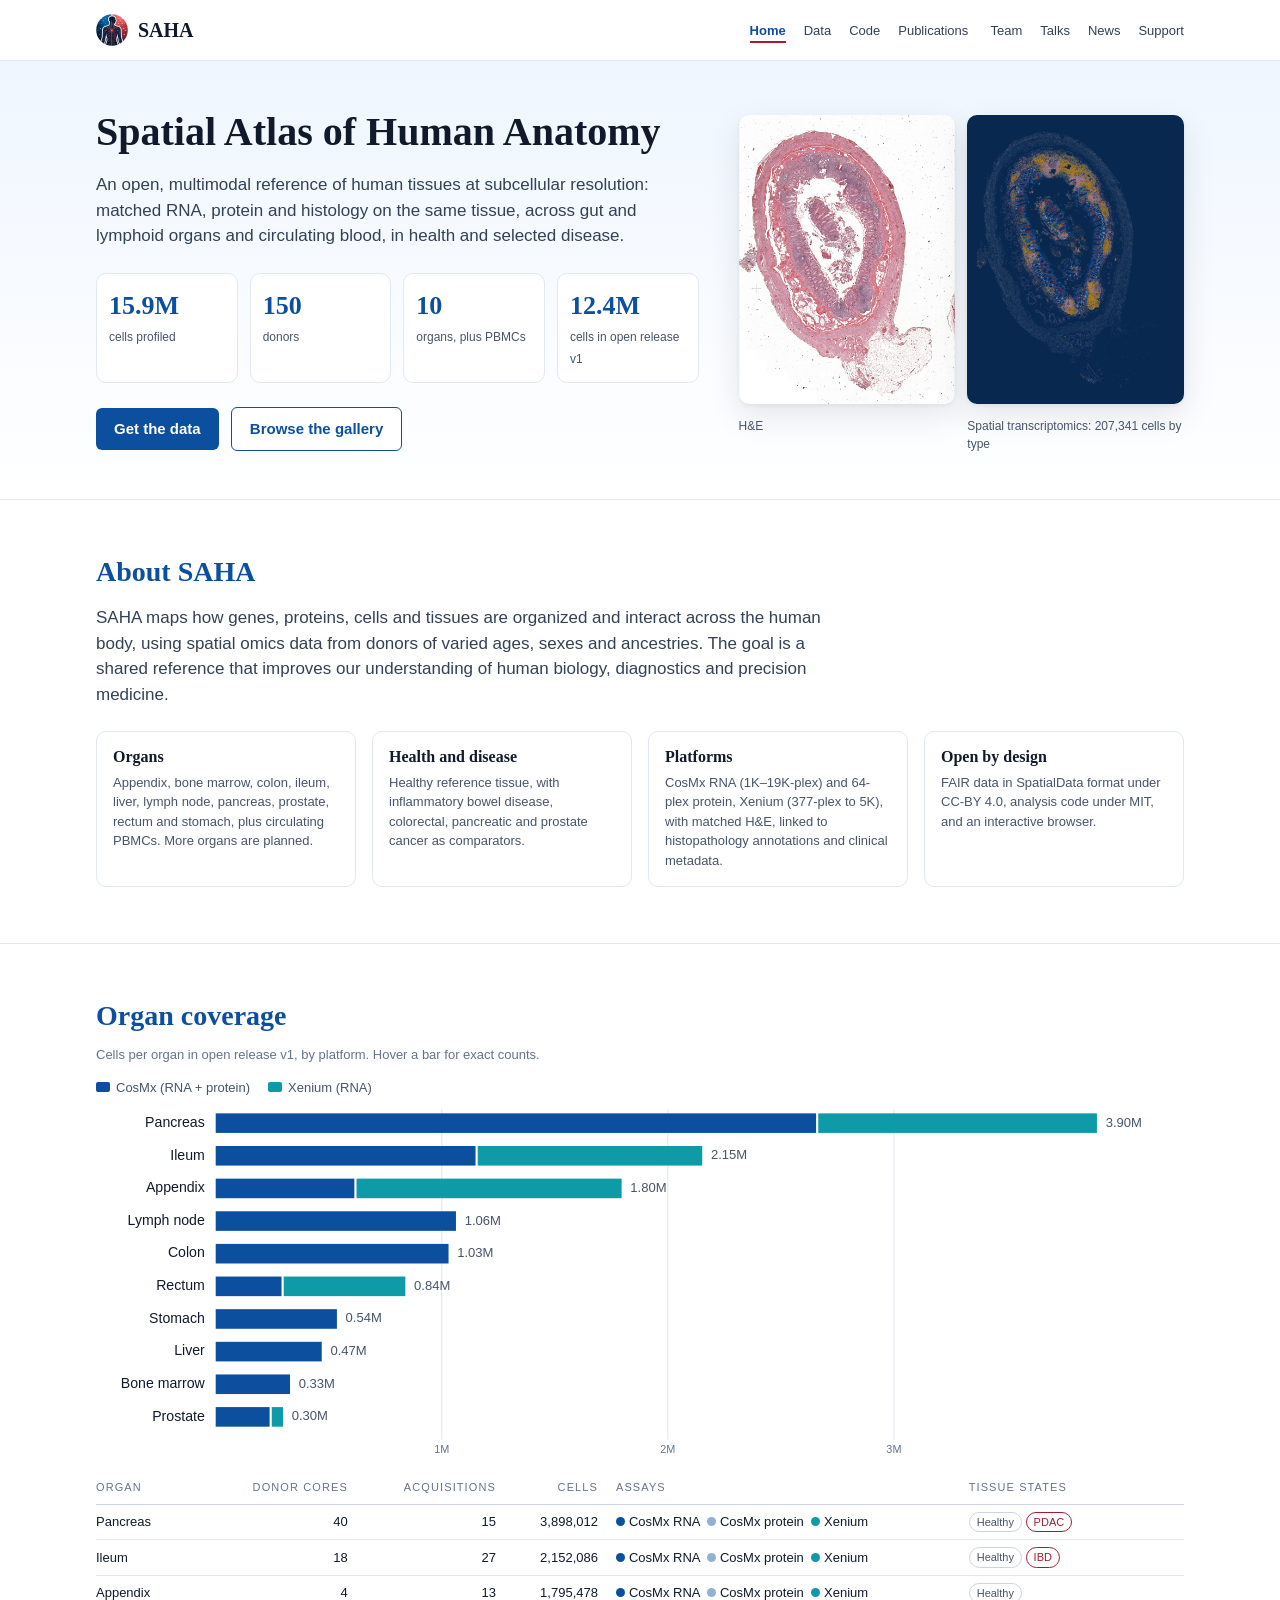
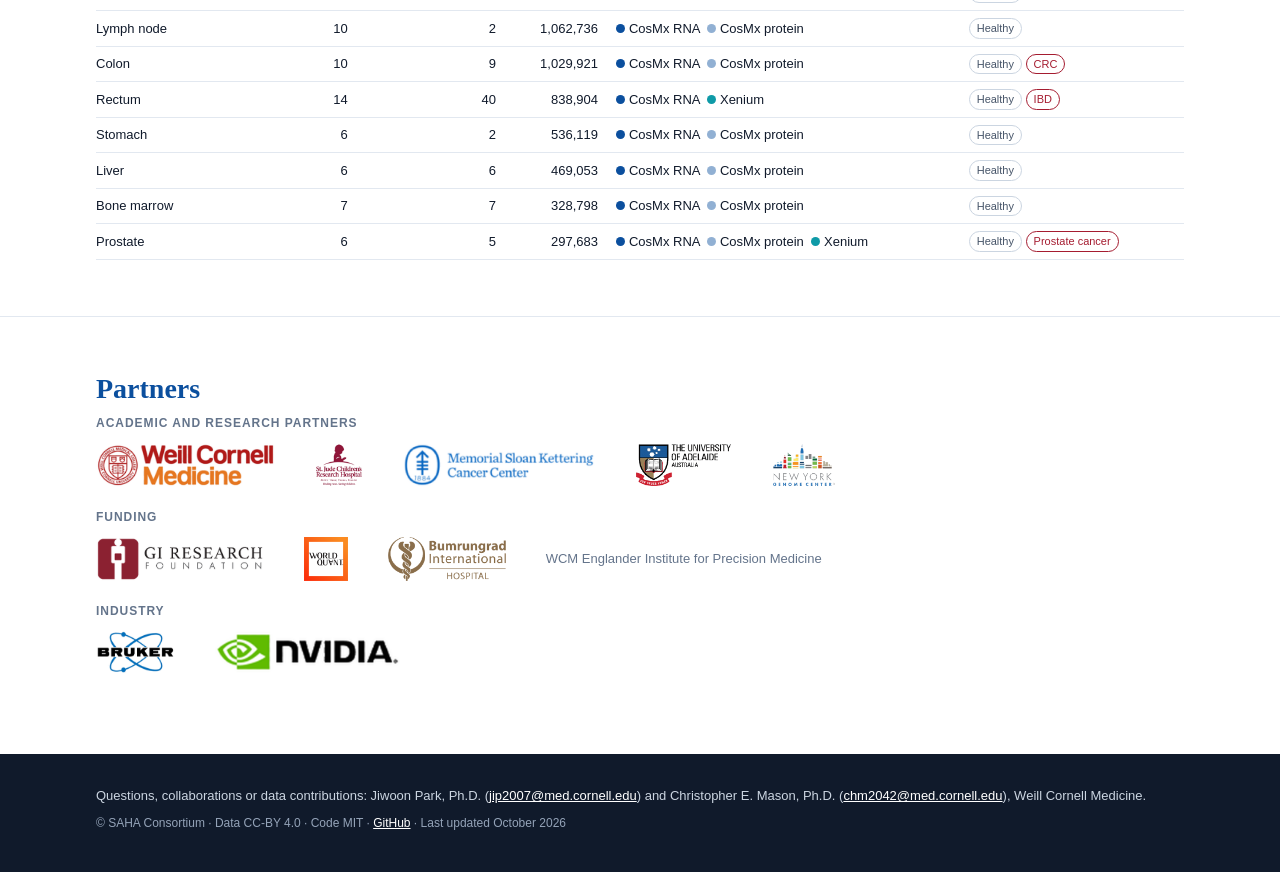
==== index.html @ 8ae5ba6f "SAHA website: static replacement for the Wix site" ====
<!doctype html>
<html lang="en">
<head>
<meta charset="utf-8">
<meta name="viewport" content="width=device-width,initial-scale=1">
<title>SAHA — Spatial Atlas of Human Anatomy</title>
<meta name="description" content="The Spatial Atlas of Human Anatomy (SAHA): an open, multimodal, subcellular-resolution spatial reference of human tissues — CosMx and Xenium RNA, protein and H&amp;E across 10 organs and PBMCs.">
<link rel="icon" href="assets/img/saha_emblem.png">
<link rel="stylesheet" href="assets/tokens.css">
<link rel="stylesheet" href="assets/style.css">
</head>
<body>

<header><div class="wrap">
  <a class="brand" href="#home"><img src="assets/img/saha_emblem.png" alt="">SAHA</a>
  <nav>
    <a href="#home">Home</a><a href="#data">Data</a><a href="#code">Code</a><a href="#publications">Publications</a>
    <a href="#team">Team</a><a href="#talks">Talks</a><a href="#news">News</a><a href="#support">Support</a>
  </nav>
</div></header>

<main>
<!-- ============ HOME ============ -->
<div class="page" id="home">
  <section class="hero"><div class="wrap">
    <div>
      <h1>Spatial Atlas of Human Anatomy</h1>
      <p class="lead">An open, multimodal reference of human tissues at subcellular resolution: matched RNA, protein and
        histology on the same tissue, across gut and lymphoid organs and circulating blood, in health and selected disease.</p>
      <div class="stats">
        <div class="stat"><b>15.9M</b><span>cells profiled</span></div>
        <div class="stat"><b>150</b><span>donors</span></div>
        <div class="stat"><b>10</b><span>organs, plus PBMCs</span></div>
        <div class="stat"><b>12.4M</b><span>cells in open release v1</span></div>
      </div>
      <a class="btn" href="#data">Get the data</a>
      <a class="btn ghost" href="https://s3.wasabisys.com/saha-public/docs/gallery/index.html">Browse the gallery</a>
    </div>
    <figure class="pair">
      <div><img src="assets/img/hero_he.jpg" alt="H&amp;E of a human appendix section"><figcaption>H&amp;E</figcaption></div>
      <div><img src="assets/img/hero_cells.jpg" alt="The same section, 207,341 cells coloured by cell type from in situ RNA"><figcaption>Spatial transcriptomics: 207,341 cells by type</figcaption></div>
    </figure>
  </div></section>

  <section><div class="wrap">
    <h2>About SAHA</h2>
    <p class="lead">SAHA maps how genes, proteins, cells and tissues are organized and interact across the human body,
      using spatial omics data from donors of varied ages, sexes and ancestries. The goal is a shared reference that
      improves our understanding of human biology, diagnostics and precision medicine.</p>
    <div class="grid" style="margin-top:24px">
      <div class="card"><h3>Organs</h3><p>Appendix, bone marrow, colon, ileum, liver, lymph node, pancreas, prostate,
        rectum and stomach, plus circulating PBMCs. More organs are planned.</p></div>
      <div class="card"><h3>Health and disease</h3><p>Healthy reference tissue, with inflammatory bowel disease,
        colorectal, pancreatic and prostate cancer as comparators.</p></div>
      <div class="card"><h3>Platforms</h3><p>CosMx RNA (1K–19K-plex) and 64-plex protein, Xenium (377-plex to 5K), with
        matched H&amp;E, linked to histopathology annotations and clinical metadata.</p></div>
      <div class="card"><h3>Open by design</h3><p>FAIR data in SpatialData format under CC-BY 4.0, analysis code under MIT,
        and an interactive browser.</p></div>
    </div>
  </div></section>

  <section id="coverage"><div class="wrap">
    <h2>Organ coverage</h2>
    <p class="muted">Cells per organ in open release v1, by platform. Hover a bar for exact counts.</p>
    <div class="legend"><span><i style="background:var(--primary)"></i>CosMx (RNA + protein)</span>
      <span><i style="background:var(--teal)"></i>Xenium (RNA)</span></div>
    <div id="organChart"></div><div class="tip" id="tip" hidden></div>
    <div class="tablewrap"><table>
      <thead><tr><th>Organ</th><th class="n">Donor cores</th><th class="n">Acquisitions</th><th class="n">Cells</th><th>Assays</th><th>Tissue states</th></tr></thead>
      <tbody id="organTable"></tbody></table></div>
  </div></section>

  <section id="partners"><div class="wrap">
    <h2>Partners</h2>
    <div class="logo-group"><h3>Academic and research partners</h3><div class="logos">
      <img src="assets/img/logos/Logo_WCM.png" alt="Weill Cornell Medicine">
      <img src="assets/img/logos/Logo_StJude.png" alt="St. Jude Children's Research Hospital">
      <img src="assets/img/logos/Logo_MSKCC.png" alt="Memorial Sloan Kettering Cancer Center">
      <img src="assets/img/logos/Logo_Adelaide.png" alt="The University of Adelaide">
      <img src="assets/img/logos/Logo_NYGC.png" alt="New York Genome Center">
    </div></div>
    <div class="logo-group"><h3>Funding</h3><div class="logos">
      <img src="assets/img/logos/Logo_Funding_GIRF.png" alt="GI Research Foundation">
      <img src="assets/img/logos/Logo_Funding_Worldquant.png" alt="WorldQuant Foundry">
      <img src="assets/img/logos/Logo_Funding_BIH.png" alt="Bumrungrad International Hospital">
      <span class="muted">WCM Englander Institute for Precision Medicine</span>
    </div></div>
    <div class="logo-group"><h3>Industry</h3><div class="logos">
      <img src="assets/img/logos/Logo_Bruker.png" alt="Bruker Spatial Biology">
      <img src="assets/img/logos/Logo_NVIDIA.png" alt="NVIDIA">
    </div></div>
  </div></section>
</div>

<!-- ============ DATA ============ -->
<div class="page" id="data"><section><div class="wrap">
  <h2>Data</h2>
  <div class="split">
    <div>
      <p><b>Release v1</b>: 126 acquisitions, 12.4 million cells, 10 organs, as SpatialData (zarr v3) objects with
        full-resolution morphology images, cell segmentation, annotated count and intensity matrices, donor-core
        assignments and registered H&amp;E. CC-BY 4.0.</p>
      <p><a class="btn" href="https://s3.wasabisys.com/saha-public/docs/gallery/index.html">Object gallery</a>
         <a class="btn ghost" href="mailto:jip2007@med.cornell.edu,chm2042@med.cornell.edu?subject=SAHA%20data%20access%20request">Request data access</a></p>
      <p class="muted">Public download through the AWS Open Data Program and Zenodo opens at publication; until then,
        request access and we will send instructions. Astronaut PBMC (STAMP) data: preview only, controlled release pending.</p>
      <h3 style="margin-top:28px">Interactive browsers</h3>
      <div class="grid">
        <a class="card" href="https://saha.bioturing.com/talk2data/?version_id=saha"><h3>BioTuring Talk2Data</h3>
          <p>Browse samples, cell types and gene expression. Free login required; reload the link after signing in.</p></a>
        <div class="card"><h3>SAHA Explorer <span class="badge">coming soon</span></h3>
          <p>Our own deep-zoom browser for H&amp;E, protein and RNA layers on the same tissue.</p></div>
      </div>
    </div>
    <img src="assets/img/atlas_umap.jpg" alt="Joint UMAP of the SAHA CosMx RNA reference coloured by cell type">
  </div>
</div></section></div>

<!-- ============ CODE ============ -->
<div class="page" id="code"><section><div class="wrap">
  <h2>Code and tools</h2>
  <a class="card wide" href="https://github.com/saha-project"><h3>SAHA on GitHub — github.com/saha-project</h3>
    <p>All SAHA repositories: paper code, data tooling, integration and phenotyping pipelines.</p></a>
  <div class="grid" style="margin-top:16px">
    <a class="card" href="https://github.com/saha-project/saha-2026-pub"><h3>saha-2026-pub</h3><p>Analysis code for the atlas paper, by figure, with environment files.</p></a>
    <a class="card" href="https://github.com/saha-project/saha-data-access"><h3>saha-data-access</h3><p>Data schemas, metadata tables, build and validation scripts, access documentation.</p></a>
    <a class="card" href="https://github.com/saha-project/saha-maxfuse"><h3>saha-maxfuse</h3><p>RNA–protein cell matching and integration (MaxFuse).</p></a>
    <a class="card" href="https://github.com/saha-project/saha-scimap"><h3>saha-scimap</h3><p>Protein marker gating and phenotyping (SCIMAP).</p></a>
    <a class="card" href="https://github.com/rendeirolab/LazySlide"><h3>LazySlide</h3><p>Whole-slide H&amp;E analysis used for SAHA histology (Rendeiro lab, CeMM).</p></a>
    <a class="card" href="https://spatialtouchstone.org/"><h3>Spatial Touchstone</h3><p>Cross-platform quality metrics and benchmarking for imaging spatial transcriptomics (Nature Biotechnology 2025).</p></a>
  </div>
</div></section></div>

<!-- ============ PUBLICATIONS ============ -->
<div class="page" id="publications"><section><div class="wrap">
  <h2>Publications</h2>
  <ul class="list">
    <li><a href="https://www.biorxiv.org/content/10.1101/2025.06.16.658716v3">The Spatial Atlas of Human Anatomy (SAHA): A Multimodal Subcellular-Resolution Reference Across Human Organs</a>
      <small>Park J, De Gregorio R, Hissong E, et al. bioRxiv 2025 · in peer review</small></li>
    <li><a href="https://www.nature.com/articles/s41587-025-02811-9">Standardized metrics for assessment and reproducibility of imaging-based spatial transcriptomics datasets</a>
      <small>Plummer J, Dezem F, Cook D, Park J, et al. Nature Biotechnology 2025 · Spatial Touchstone</small></li>
    <li><a href="https://doi.org/10.1186/s13059-022-02824-6">Spatial omics technologies at multimodal and single cell/subcellular level</a>
      <small>Park J, et al. Genome Biology 2022</small></li>
  </ul>
  <h3 style="margin-top:28px">How to cite</h3>
  <p>If you use SAHA data or code, please cite:</p>
  <pre class="cite">Park J, De Gregorio R, Hissong E, et al. The Spatial Atlas of Human Anatomy (SAHA): A Multimodal
Subcellular-Resolution Reference Across Human Organs. bioRxiv (2025). doi:10.1101/2025.06.16.658716</pre>
  <p class="muted">We will update this to the journal version on publication.</p>
</div></section></div>

<!-- ============ TEAM ============ -->
<div class="page" id="team"><section><div class="wrap">
  <h2>Team</h2>
  <p class="lead">An interdisciplinary collaboration across academia and industry: tissue scientists and
    pathologists, spatial technology developers, and computational biologists.</p>
  <!-- Photos: put a square image in assets/img/team/ and replace the initials <span> with <img src="assets/img/team/NAME.jpg" alt=""> -->
  <h3 class="year">Weill Cornell Medicine</h3>
  <div class="people">
    <div><span class="ph">CM</span><b>Christopher E. Mason, Ph.D.</b></div>
    <div><span class="ph">JP</span><b>Jiwoon Park, Ph.D.</b></div>
    <div><span class="ph">SH</span><b>Shauna L. Houlihan, Ph.D.</b></div>
    <div><span class="ph">AA</span><b>Alicia Alonso, Ph.D.</b></div>
    <div><span class="ph">RD</span><b>Roberto De Gregorio, Ph.D.</b></div>
  </div>
  <h3 class="year">Pathology and clinical experts</h3>
  <div class="people">
    <div><span class="ph">EH</span><b>Erika Hissong, M.D.</b><small>Pathology and Laboratory Medicine, Weill Cornell Medicine</small></div>
    <div><span class="ph">SP</span><b>Sanjay Patel, M.D.</b><small>Pathology and Laboratory Medicine, Weill Cornell Medicine</small></div>
    <div><span class="ph">BR</span><b>Brian Robinson, M.D.</b><small>Pathology and Laboratory Medicine, Weill Cornell Medicine</small></div>
    <div><span class="ph">RC</span><b>Rohit Chandwani, M.D., Ph.D.</b><small>Weill Cornell Medicine</small></div>
  </div>
  <h3 class="year">Collaborators</h3>
  <div class="people">
    <div><span class="ph">JP</span><b>Jasmine Plummer, Ph.D.</b><small>St. Jude Children's Research Hospital</small></div>
    <div><span class="ph">AR</span><b>André F. Rendeiro, Ph.D.</b><small>CeMM Research Center for Molecular Medicine</small></div>
    <div><span class="ph">LM</span><b>Luciano Martelotto, Ph.D.</b><small>BD Biosciences (previously University of Adelaide)</small></div>
    <div><span class="ph">PD</span><b>Parambir S. Dulai, M.D.</b><small>Northwestern University</small></div>
  </div>
  <h3 class="year">Industry</h3>
  <div class="people">
    <div><span class="ph">JB</span><b>Joseph Beechem, Ph.D.</b><small>Bruker Spatial Biology</small></div>
    <div><span class="ph">EM</span><b>Evelyn Metzger</b><small>Bruker Spatial Biology</small></div>
    <div><span class="ph">GV</span><b>George Vacek, Ph.D.</b><small>NVIDIA</small></div>
  </div>
  <details><summary>Preprint author list (45)</summary>
    <p class="authors">Jiwoon Park · Roberto De Gregorio · Erika Hissong · Elif Ozcelik · Nicholas Bartelo · Felipe Segato Dezem ·
      Luke Zhang · Maycon Marção · Hannah Chasteen · Yimin Zheng · Ernesto Abila · Junbum Kim · Jacqueline Proszynski ·
      Akua A. Agyemang · Mohith Reddy Arikatla · Evelyn Metzger · Stefan Rogers · Prajan Divakar · Parambir S. Dulai ·
      Jason Reeves · Yan Liang · Liuliu Pan · Sayani Bhattacharjee · Kimberly Young · Ashley Heck · Mithra Korukonda ·
      Dan McGuire · Lidan Wu · Aster Wardhani · Joseph Beechem · George Church · Steven M Lipkin · Sanjay Patel ·
      Fabio Socciarelli · Sebastien Monette · Brian Robinson · Massimo Loda · Olivier Elemento · Luciano Martelotto ·
      Jasmine Plummer · André F. Rendeiro · Alicia Alonso · Robert E. Schwartz · Shauna Lee Houlihan · Christopher E. Mason</p>
  </details>
</div></section></div>

<!-- ============ TALKS ============ -->
<div class="page" id="talks"><section><div class="wrap">
  <h2>Presentations</h2>
  <p class="muted">Spatial-omics talks and posters on SAHA and related work.</p>
  <h3 class="year">2026</h3>
  <ul class="list">
    <li>Multi-Omics 2026<small>Invited speaker · Brisbane, December 2026 (upcoming)</small></li>
    <li>BIOINFO / GIW ISCB-Asia 2026<small>Invited speaker · November 2026 (upcoming)</small></li>
    <li>Australasian Genomic Technologies Association (AGTA) Annual Scientific Conference<small>Invited speaker</small></li>
    <li>STOC General Meeting: The Future of Spatial Biology<small>Invited speaker</small></li>
    <li>Gordon Research Seminar, Single-Cell Genomics: AI and Machine Learning for Single-Cell and Spatial Omics<small>Invited speaker</small></li>
    <li>Nextgen Omics, Spatial &amp; Data US<small>Invited speaker</small></li>
    <li>DDN Symposium: The Rise of Spatial Omics<small>Invited speaker</small></li>
    <li>AGBT General Meeting<small>Abstract-selected speaker</small></li>
  </ul>
  <h3 class="year">2025</h3>
  <ul class="list">
    <li>EMBL Conference: Spatial Biology<small>Invited speaker</small></li>
    <li>Human Proteome Organization (HUPO) World Congress<small>Abstract-selected speaker</small></li>
    <li>American Society of Human Genetics<small>Lightning talk</small></li>
    <li>American Spatial Biology Congress<small>Invited speaker</small></li>
    <li>National Society for Histotechnology Convention<small>Keynote</small></li>
    <li>15th International Workshop on Advanced Genomics<small>Invited speaker</small></li>
    <li>Complete Molecular Measurement of Human Cells, Organs, and States<small>GIST Digital Biology Symposium · invited speaker</small></li>
    <li>Single-Cell, Multi-Omics Spatial Profiling and Commercial Human Spaceflight<small>NASA Horizons in Biosciences &amp; Informatics Seminar Series · invited speaker</small></li>
    <li>The Spatial Atlas of Human Anatomy (SAHA): Comprehensive Multi-Omics Spatial Mapping of Human Organ Systems to Improve Precision Medicine<small>AGBT General Meeting · poster</small></li>
  </ul>
  <h3 class="year">2024</h3>
  <ul class="list">
    <li>The SAHA project: Unveiling cellular landscapes of health and diseases and orchestrating a new paradigm in precision medicine<small>American Society of Human Genetics · platform talk</small></li>
    <li>WCM–NVIDIA AI in Medicine Symposium<small>Session speaker</small></li>
    <li>Mapping Health and Disease on Earth and Beyond<small>Precision Medicine Leaders' Summit, Advances in Single Cell &amp; Spatial Biology · invited speaker</small></li>
    <li>Mapping Health and Disease on Earth and Beyond: SAHA &amp; Space Omics and Medicine Atlas (SOMA)<small>BioTrac Spatial Biology meeting · invited speaker</small></li>
    <li>Mapping Health and Disease on Earth and Beyond: SAHA &amp; SOMA<small>Future of Omics Conference · invited speaker</small></li>
    <li>Mapping Health and Disease on Earth and Beyond: SAHA and SOMA<small>Young Scientists Forum for Korea–US Space Medicine Research · invited speaker</small></li>
    <li>SAHA project: multiscale spatial insights into lung cancer and diseases<small>University of Cambridge Lung Cancer Workshop · invited speaker</small></li>
    <li>Mapping Health and Disease on Earth and Beyond: SAHA and SOMA<small>University of Pennsylvania Spatial Biology New Methods Showcase · invited speaker</small></li>
    <li><a href="https://www.agbt.org/wp-content/uploads/2024/01/GM-24-Draft-Agenda-LZ.pdf">The SAHA project: unveiling cellular landscapes and orchestrating a new paradigm in precision medicine</a><small>AGBT General Meeting · abstract-selected speaker</small></li>
    <li><a href="https://aacrjournals.org/cancerres/article/84/6_Supplement/4900/738417/Abstract-4900-Spatial-Atlas-of-Human-Anatomy-SAHA">SAHA: A Subcellular, Multiscale Spatial Odyssey of Immune and Gastrointestinal Tissues &amp; Tumors</a><small>AACR Annual Meeting · poster</small></li>
  </ul>
  <h3 class="year">2023</h3>
  <ul class="list">
    <li>The Spatial Atlas of Human Anatomy (SAHA) Project<small>Spatial Biology Congress Asia · invited speaker and panelist</small></li>
    <li><a href="https://nanostring.com/events/ashg-2023/">The Spatial Atlas of Human Anatomy: A High-content Spatial Map of the Human Body</a><small>American Society of Human Genetics · plenary (abstract-selected)</small></li>
    <li>The SAHA Project: A High-content Spatial Map of the Human Body<small>ISMB/ECCB · poster</small></li>
    <li>Spatial omics and multi-omics integration<small>Bumrungrad International Hospital Genetics Seminar Series · invited speaker</small></li>
  </ul>
  <h3 class="year">2022</h3>
  <ul class="list">
    <li>Global Engage Spatial Biology Congress Europe<small>Invited speaker</small></li>
    <li>Experimental Biology: Digital Spatial Profiling — Transcriptomics and Proteomics<small>Invited speaker</small></li>
  </ul>
</div></section></div>

<!-- ============ NEWS ============ -->
<div class="page" id="news"><section><div class="wrap">
  <h2>News</h2>
  <ul class="list">
    <li>SAHA release v1 data available to reviewers<small>Oct 2026 · 126 acquisitions, 12.4M cells, 10 organs</small></li>
    <li>SAHA preprint posted on bioRxiv<small>Jun 2025 · <a href="https://www.biorxiv.org/content/10.1101/2025.06.16.658716v3">read the preprint</a></small></li>
    <li>Bruker Spatial Biology to announce advances at AGBT 2025<small>Feb 2025</small></li>
    <li>NanoString launches the CosMx 6,000-plex RNA assay<small>Feb 2024</small></li>
    <li>Weill Cornell Medicine and NanoString collaborate to create a comprehensive Spatial Atlas of Human Anatomy<small>Feb 2023</small></li>
  </ul>
</div></section></div>

<!-- ============ SUPPORT ============ -->
<div class="page" id="support"><section><div class="wrap">
  <h2>Support SAHA</h2>
  <p class="lead">SAHA is an open resource built by many partners. There are several ways to help it grow.</p>
  <div class="grid" style="margin-top:24px">
    <a class="card" href="https://github.com/saha-project/saha-data-access/blob/main/docs/CONTRIBUTING.md"><h3>Contribute data</h3>
      <p>Institutions with spatial omics data on human tissue can join the atlas. See the submission guide.</p></a>
    <a class="card" href="mailto:jip2007@med.cornell.edu?subject=SAHA%20partnership"><h3>Partner with us</h3>
      <p>Technology, pharma and academic partners: co-develop panels, benchmarks and analysis tools.</p></a>
    <a class="card" href="mailto:chm2042@med.cornell.edu?subject=Supporting%20SAHA"><h3>Fund the atlas</h3>
      <p>Philanthropic and foundation support sustains open data hosting, new organs and community tools.</p></a>
    <a class="card" href="https://github.com/saha-project"><h3>Use and cite</h3>
      <p>Build on the data and code, report issues, and cite the preprint when you do.</p></a>
  </div>
</div></section></div>

</main>

<footer id="contact"><div class="wrap">
  <p>Questions, collaborations or data contributions: Jiwoon Park, Ph.D.
    (<a href="mailto:jip2007@med.cornell.edu">jip2007@med.cornell.edu</a>) and Christopher E. Mason, Ph.D.
    (<a href="mailto:chm2042@med.cornell.edu">chm2042@med.cornell.edu</a>), Weill Cornell Medicine.</p>
  <p class="fine">© SAHA Consortium · Data CC-BY 4.0 · Code MIT ·
  <a href="https://github.com/saha-project">GitHub</a> · Last updated October 2026</p>
</div></footer>

<script>
// One tab visible at a time, chosen by the URL hash (#data, #team, ...); default Home.
function show(){
  const id=(location.hash||'#home').slice(1);
  const page=document.getElementById(id)?.closest('.page')||document.getElementById('home');
  for(const p of document.querySelectorAll('.page'))p.hidden=p!==page;
  for(const a of document.querySelectorAll('nav a'))a.classList.toggle('on',a.getAttribute('href')==='#'+page.id);
  if(page.id===id)requestAnimationFrame(()=>window.scrollTo(0,0));
}
addEventListener('hashchange',show);show();

// Organ coverage, release v1 (samples.parquet). Update these rows when the release changes.
(function(){
  const organs=[
    {o:'Pancreas',cosmx:2655620,xenium:1242392,cores:40,acq:15,a:'cx pr xe',st:'Healthy,PDAC'},
    {o:'Ileum',cosmx:1149326,xenium:1002760,cores:18,acq:27,a:'cx pr xe',st:'Healthy,IBD'},
    {o:'Appendix',cosmx:613345,xenium:1182133,cores:4,acq:13,a:'cx pr xe',st:'Healthy'},
    {o:'Lymph node',cosmx:1062736,xenium:0,cores:10,acq:2,a:'cx pr',st:'Healthy'},
    {o:'Colon',cosmx:1029921,xenium:0,cores:10,acq:9,a:'cx pr',st:'Healthy,CRC'},
    {o:'Rectum',cosmx:291245,xenium:547659,cores:14,acq:40,a:'cx xe',st:'Healthy,IBD'},
    {o:'Stomach',cosmx:536119,xenium:0,cores:6,acq:2,a:'cx pr',st:'Healthy'},
    {o:'Liver',cosmx:469053,xenium:0,cores:6,acq:6,a:'cx pr',st:'Healthy'},
    {o:'Bone marrow',cosmx:328798,xenium:0,cores:7,acq:7,a:'cx pr',st:'Healthy'},
    {o:'Prostate',cosmx:238413,xenium:59270,cores:6,acq:5,a:'cx pr xe',st:'Healthy,Prostate cancer'}];
  const fmt=n=>n.toLocaleString('en-US'), M=n=>(n/1e6).toFixed(2)+'M';
  const W=1000,row=30,lab=110,val=80,H=organs.length*row+18,max=Math.max(...organs.map(d=>d.cosmx+d.xenium)),pw=W-lab-val;
  let s=`<svg viewBox="0 0 ${W} ${H}" role="img" aria-label="Cells per organ by platform">`;
  for(let g=1e6;g<=max;g+=1e6){const x=lab+g/max*pw;s+=`<line x1="${x}" x2="${x}" y1="0" y2="${H-14}" stroke="var(--slate-200)"/><text x="${x}" y="${H-2}" font-size="10" fill="var(--slate-500)" text-anchor="middle">${g/1e6}M</text>`}
  organs.forEach((d,i)=>{const y=i*row+4,h=row-12,w1=d.cosmx/max*pw,w2=d.xenium/max*pw;
    s+=`<text x="${lab-10}" y="${y+h/2}" font-size="13" text-anchor="end" dominant-baseline="middle" fill="var(--ink)">${d.o}</text>`;
    s+=`<rect class="bar" data-i="${i}" data-k="CosMx" x="${lab}" y="${y}" width="${w1}" height="${h}" fill="var(--primary)"/>`;
    if(d.xenium)s+=`<rect class="bar" data-i="${i}" data-k="Xenium" x="${lab+w1+2}" y="${y}" width="${Math.max(w2-2,0)}" height="${h}" fill="var(--teal)"/>`;
    s+=`<text x="${lab+w1+w2+8}" y="${y+h/2}" font-size="12" dominant-baseline="middle" fill="var(--slate-600)">${M(d.cosmx+d.xenium)}</text>`});
  const c=document.getElementById('organChart');c.innerHTML=s+'</svg>';
  const tip=document.getElementById('tip');
  c.addEventListener('mousemove',e=>{const r=e.target.closest('.bar');if(!r){tip.hidden=true;return}
    const d=organs[+r.dataset.i],v=r.dataset.k==='CosMx'?d.cosmx:d.xenium;
    tip.innerHTML=`<b>${d.o}</b> · ${r.dataset.k}<br>${fmt(v)} cells`;tip.hidden=false;tip.style.left=e.clientX+14+'px';tip.style.top=e.clientY+14+'px'});
  c.addEventListener('mouseleave',()=>tip.hidden=true);
  const an={cx:'CosMx RNA',pr:'CosMx protein',xe:'Xenium'};
  document.getElementById('organTable').innerHTML=organs.map(d=>`<tr><td>${d.o}</td><td class="n">${d.cores}</td><td class="n">${d.acq}</td><td class="n">${fmt(d.cosmx+d.xenium)}</td>
    <td>${d.a.split(' ').map(k=>`<span class="dot ${k}"></span>${an[k]}`).join(' &nbsp;')}</td>
    <td>${d.st.split(',').map(t=>`<span class="state${t==='Healthy'?'':' dz'}">${t}</span>`).join(' ')}</td></tr>`).join('');
})();
</script>
</body>
</html>
---- assets/tokens.css ----
/* ============================================================
   JIWOON PARK — RESEARCH BRAND TOKENS   (single source of truth)
   Palette E · "Academic Blue + Crimson"  (Harvard × KAIST neutral)
   Change a value here and every catalog / slide / figure / page
   that reads these vars moves with it. Do NOT rename variables.
   ============================================================ */
:root{
  /* --- core brand --- */
  --primary:#0B4F9E;   /* blue — headers, key marks, primary series */
  --accent:#A51C30;    /* crimson — accent + emphasis + key signal   */
  --ink:#101A2B;       /* near-black — body text, dark backgrounds   */
  --teal:#0E9AA7;      /* quiet 5th — secondary series / positive    */

  /* --- blue ramp (sequential + chart tints) --- */
  --blue-700:#08284F; --blue-600:#0B4F9E; --blue-500:#1D6FD6;
  --blue-400:#3B82F6; --blue-300:#93C5FD; --blue-100:#DBEAFE; --blue-50:#EFF6FF;

  /* --- crimson ramp --- */
  --crimson-700:#7A1523; --crimson-600:#A51C30; --crimson-300:#E8A0AA; --crimson-50:#FBEBED;

  /* --- neutral ramp (slate) --- */
  --slate-700:#334155; --slate-600:#475569; --slate-500:#64748B; --slate-400:#94A3B8;
  --slate-300:#CBD5E1; --slate-200:#E2E8F0; --slate-100:#F1F5F9; --slate-50:#F8FAFC;
  --white:#FFFFFF;

  /* --- semantic signals --- */
  --success:#0E9AA7;   /* teal   */
  --warning:#F59E0B;   /* amber  */
  --danger:#A51C30;    /* crimson (== accent) */

  /* --- legacy catalog aliases (keep catalogs re-skinning automatically) --- */
  --blue:var(--primary); --blue-2:var(--blue-500); --blue-light:var(--blue-300);
  --blue-pale:var(--blue-100); --blue-faint:var(--blue-50);
  --navy:var(--ink); --navy-2:var(--blue-700);
  --green:var(--teal); --red:var(--accent); --orange:var(--warning);

  /* --- categorical chart order (colorblind-aware, high-contrast first) --- */
  --cat-1:var(--primary); --cat-2:var(--accent); --cat-3:var(--teal);
  --cat-4:var(--slate-500); --cat-5:var(--warning); --cat-6:var(--blue-300);

  /* --- typography (Arial + Charter; Charis SIL/Georgia fallback — NIH-OK ≥11pt; Korean auto-fallback) --- */
  --font:Arial,Helvetica,'Malgun Gothic','Apple SD Gothic Neo','Noto Sans KR',sans-serif;
  --font-serif:Charter,'Charis SIL',XCharter,Georgia,'Times New Roman','Noto Serif KR',AppleMyungjo,Batang,serif; /* reports / publication accents / display titles */
  --font-mono:Consolas,'SF Mono',ui-monospace,Menlo,monospace;

  /* --- type scale (px @ base 16) --- */
  --fs-display:40px; --fs-h1:28px; --fs-h2:20px; --fs-h3:16px;
  --fs-body:15px; --fs-small:13px; --fs-caption:12px; --fs-micro:10px;
  --lh-tight:1.15; --lh-body:1.5;

  /* --- radius / elevation / spacing rhythm (4px base) --- */
  --r-sm:6px; --r-md:10px; --r-lg:16px;
  --shadow-1:0 1px 2px rgba(16,26,43,.06),0 2px 6px rgba(16,26,43,.06);
  --shadow-2:0 2px 4px rgba(16,26,43,.05),0 12px 32px rgba(16,26,43,.10);
  --sp-1:4px; --sp-2:8px; --sp-3:12px; --sp-4:16px; --sp-6:24px; --sp-8:32px;
}
---- assets/style.css ----
/* Layout for the SAHA site. Colours and type come from tokens.css (brand single source of truth). */
*{box-sizing:border-box}
html{scroll-behavior:smooth}
body{margin:0;font:var(--fs-body)/var(--lh-body) var(--font);color:var(--ink);background:var(--white)}
a{color:var(--primary)} a:hover{color:var(--accent)}
h1,h2,h3{font-family:var(--font-serif);line-height:var(--lh-tight);margin:0 0 var(--sp-3)}
h2{font-size:var(--fs-h1);color:var(--primary)}
h3{font-size:var(--fs-h2)}
.wrap{max-width:1120px;margin:0 auto;padding:0 var(--sp-4)}
section{padding:56px 0;border-top:1px solid var(--slate-200)}
.lead{font-size:17px;color:var(--slate-700);max-width:760px}
.muted{color:var(--slate-500);font-size:var(--fs-small)}

/* header / nav */
header{position:sticky;top:0;z-index:5;background:rgba(255,255,255,.95);border-bottom:1px solid var(--slate-200)}
header .wrap{display:flex;align-items:center;justify-content:space-between;gap:var(--sp-4);height:60px}
.brand{font-family:var(--font-serif);font-size:20px;font-weight:700;color:var(--ink);text-decoration:none;display:flex;align-items:center;gap:10px}
.brand i{width:10px;height:10px;background:var(--accent);display:inline-block}
nav a{margin-left:18px;color:var(--slate-700);text-decoration:none;font-size:var(--fs-small)}
nav a:hover{color:var(--primary)}

/* hero */
.hero{border-top:0;padding:48px 0 40px;background:linear-gradient(180deg,var(--blue-50),var(--white))}
.hero .wrap{display:grid;grid-template-columns:1.15fr .85fr;gap:40px;align-items:center}
.hero h1{font-size:var(--fs-display);color:var(--ink)}
.hero img{width:100%;border-radius:var(--r-lg);box-shadow:var(--shadow-2);background:var(--white)}
.stats{display:grid;grid-template-columns:repeat(4,1fr);gap:var(--sp-3);margin:var(--sp-6) 0}
.stat{background:var(--white);border:1px solid var(--slate-200);border-radius:var(--r-md);padding:var(--sp-3)}
.stat b{display:block;font-family:var(--font-serif);font-size:26px;color:var(--primary)}
.stat span{font-size:var(--fs-caption);color:var(--slate-600)}
.btn{display:inline-block;padding:10px 18px;border-radius:var(--r-sm);background:var(--primary);color:var(--white);text-decoration:none;font-weight:600;margin:0 8px 8px 0}
.btn:hover{background:var(--blue-700);color:var(--white)}
.btn.ghost{background:var(--white);color:var(--primary);border:1px solid var(--primary)}

/* cards & grids */
.grid{display:grid;grid-template-columns:repeat(auto-fill,minmax(240px,1fr));gap:var(--sp-4)}
.card{border:1px solid var(--slate-200);border-radius:var(--r-md);padding:var(--sp-4);background:var(--white)}
.card h3{font-size:var(--fs-h3);margin-bottom:6px}
.card p{margin:0;color:var(--slate-600);font-size:var(--fs-small)}
.split{display:grid;grid-template-columns:1fr 1fr;gap:32px;align-items:start}
.split img{width:100%;border-radius:var(--r-md);border:1px solid var(--slate-200)}
pre{background:var(--slate-100);border-radius:var(--r-sm);padding:var(--sp-3);overflow-x:auto;font:12.5px/1.5 var(--font-mono)}
.badge{font-size:var(--fs-micro);background:var(--crimson-50);color:var(--accent);border-radius:4px;padding:1px 6px;margin-left:6px;vertical-align:middle}

/* lists */
.list{list-style:none;padding:0;margin:0}
.list li{padding:10px 0;border-bottom:1px solid var(--slate-200)}
.list li small{display:block;color:var(--slate-500)}
.year{font-family:var(--font-serif);color:var(--accent);margin:var(--sp-6) 0 var(--sp-2)}
.people{display:grid;grid-template-columns:repeat(auto-fill,minmax(200px,1fr));gap:var(--sp-3)}
.people div{padding:var(--sp-3);border-left:3px solid var(--primary);background:var(--slate-50)}
.people small{display:block;color:var(--slate-500)}
details{margin-top:var(--sp-4)} summary{cursor:pointer;color:var(--primary)}
.authors{columns:4 180px;font-size:var(--fs-small);color:var(--slate-700)}

/* partners & footer */
.logos{display:flex;flex-wrap:wrap;align-items:center;gap:28px 40px}
.logos img{height:44px;width:auto;object-fit:contain}
.logo-group{margin-bottom:var(--sp-6)}
.logo-group h3{font-family:var(--font);font-size:var(--fs-caption);text-transform:uppercase;letter-spacing:.08em;color:var(--slate-500)}
footer{background:var(--ink);color:var(--slate-300);padding:32px 0;font-size:var(--fs-small)}
footer a{color:var(--white)}

@media (max-width:820px){
  .hero .wrap,.split{grid-template-columns:1fr}
  .stats{grid-template-columns:repeat(2,1fr)}
  nav{display:none}
}
a.card{display:block;text-decoration:none;color:inherit} a.card:hover{border-color:var(--primary);box-shadow:var(--shadow-1)}

/* v2: logo, tabs, hero pair, team avatars */
.brand img{width:32px;height:32px}
nav a.on{color:var(--primary);font-weight:700;border-bottom:2px solid var(--accent);padding-bottom:3px}
.pair{display:grid;grid-template-columns:1fr 1fr;gap:12px;margin:0}
.pair img{width:100%;aspect-ratio:3/4;object-fit:cover;border-radius:var(--r-md);box-shadow:var(--shadow-2)}
.pair figcaption{font-size:var(--fs-caption);color:var(--slate-600);margin-top:6px}
.card.wide{display:block}
pre.cite{white-space:pre-wrap;font-family:var(--font);font-size:var(--fs-small)}
.people div{display:grid;grid-template-columns:44px 1fr;column-gap:12px;align-items:center}
.people b{font-weight:600;grid-column:2}
.people small{grid-column:2;margin:0}
.people .ph,.people img{grid-row:1 / span 2}
.ph,.people img{width:44px;height:44px;border-radius:50%;flex:none;object-fit:cover}
.ph{display:inline-flex;align-items:center;justify-content:center;background:var(--blue-100);color:var(--primary);font-weight:700;font-size:13px}

/* v3: footer contact, coverage chart */
footer p{margin:0 0 8px} footer .fine{color:var(--slate-400);font-size:var(--fs-caption)}
.legend{display:flex;gap:18px;font-size:var(--fs-small);color:var(--slate-600);margin:12px 0}
.legend i{display:inline-block;width:14px;height:10px;border-radius:2px;margin-right:6px}
#organChart svg{width:100%;height:auto;display:block}
.tip{position:fixed;pointer-events:none;background:var(--ink);color:#fff;font-size:12px;padding:6px 9px;border-radius:6px;z-index:10}
.tablewrap{overflow-x:auto;margin-top:16px}
table{border-collapse:collapse;width:100%;font-size:var(--fs-small);min-width:640px}
th{text-align:left;font-weight:400;color:var(--slate-500);font-size:11px;letter-spacing:.1em;text-transform:uppercase;padding:8px 10px 8px 0;border-bottom:1px solid var(--slate-300)}
td{padding:7px 10px 7px 0;border-bottom:1px solid var(--slate-200);font-variant-numeric:tabular-nums}
th.n,td.n{text-align:right;padding-right:18px}
.dot{display:inline-block;width:9px;height:9px;border-radius:50%;margin-right:4px}
.dot.cx{background:var(--primary)} .dot.pr{background:var(--primary);opacity:.45} .dot.xe{background:var(--teal)}
.state{display:inline-block;font-size:11px;padding:1px 7px;border-radius:999px;border:1px solid var(--slate-300);color:var(--slate-600)}
.state.dz{border-color:var(--accent);color:var(--accent)}
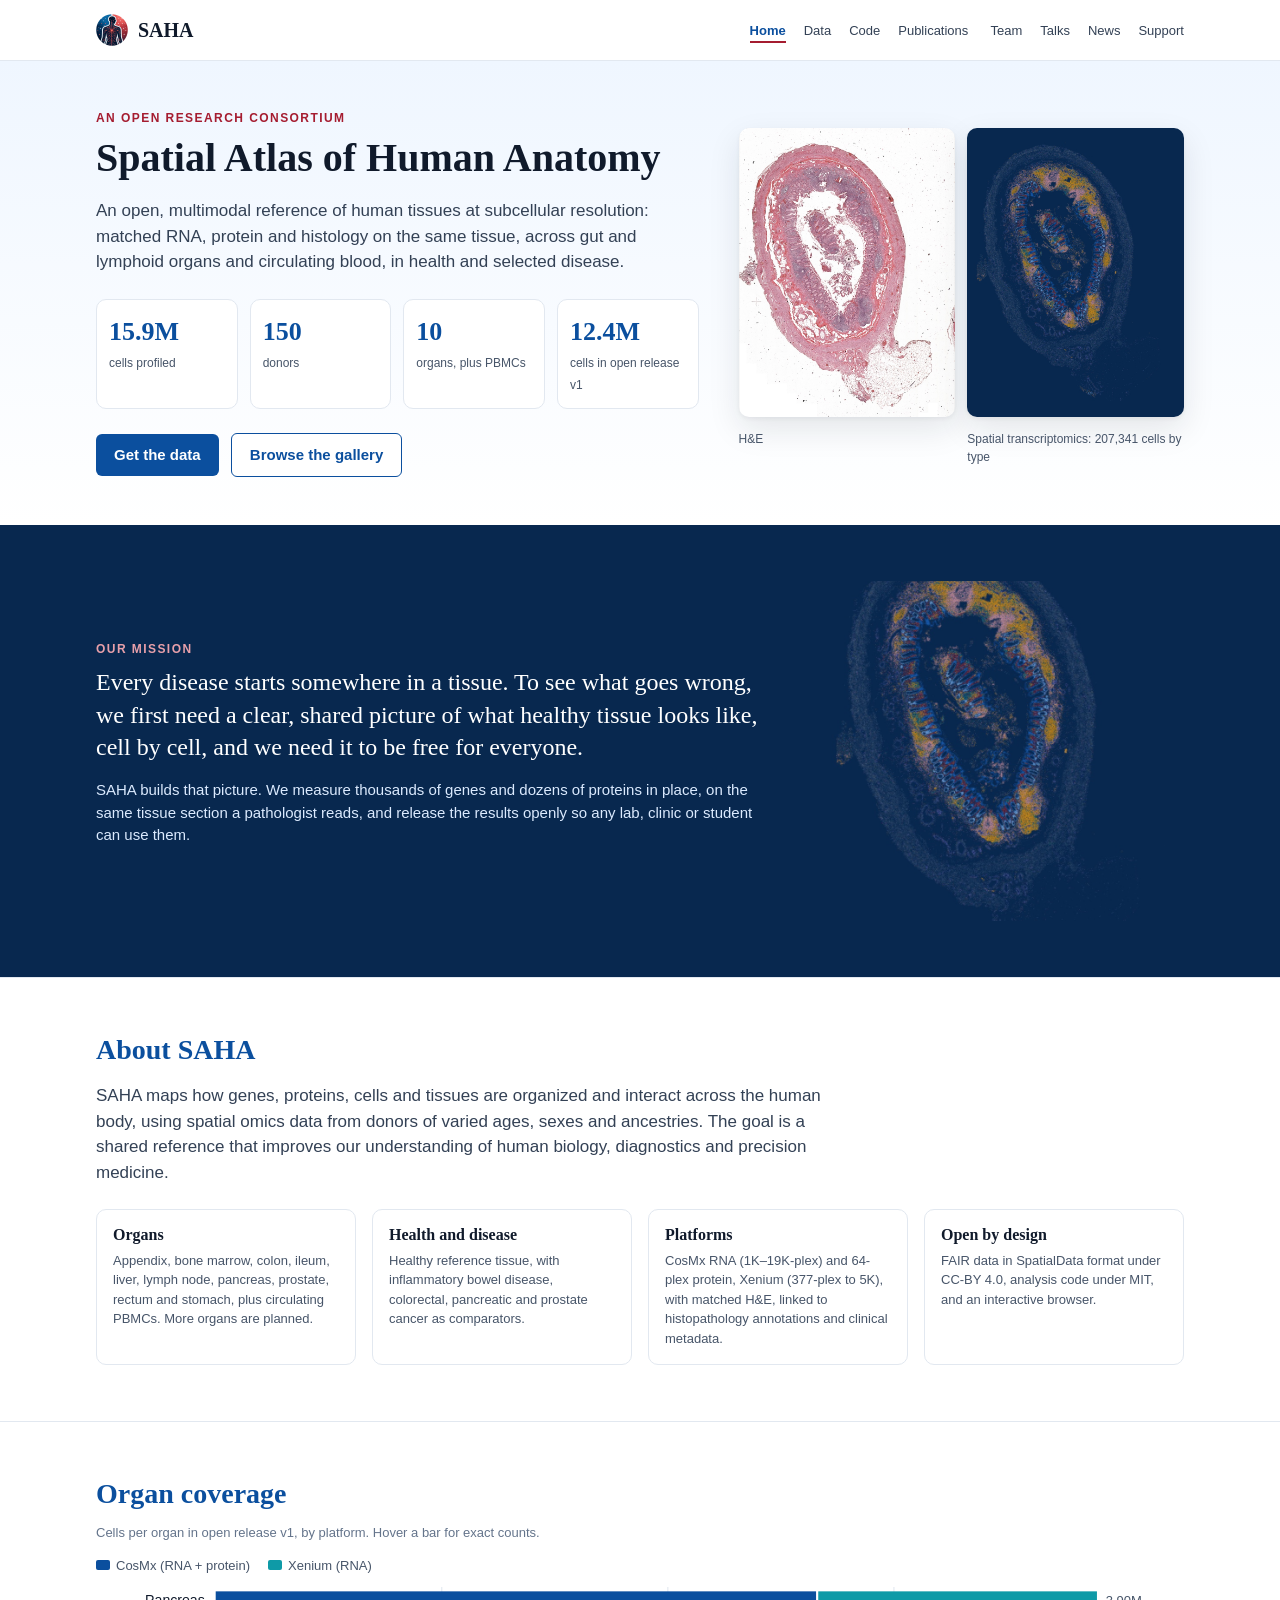
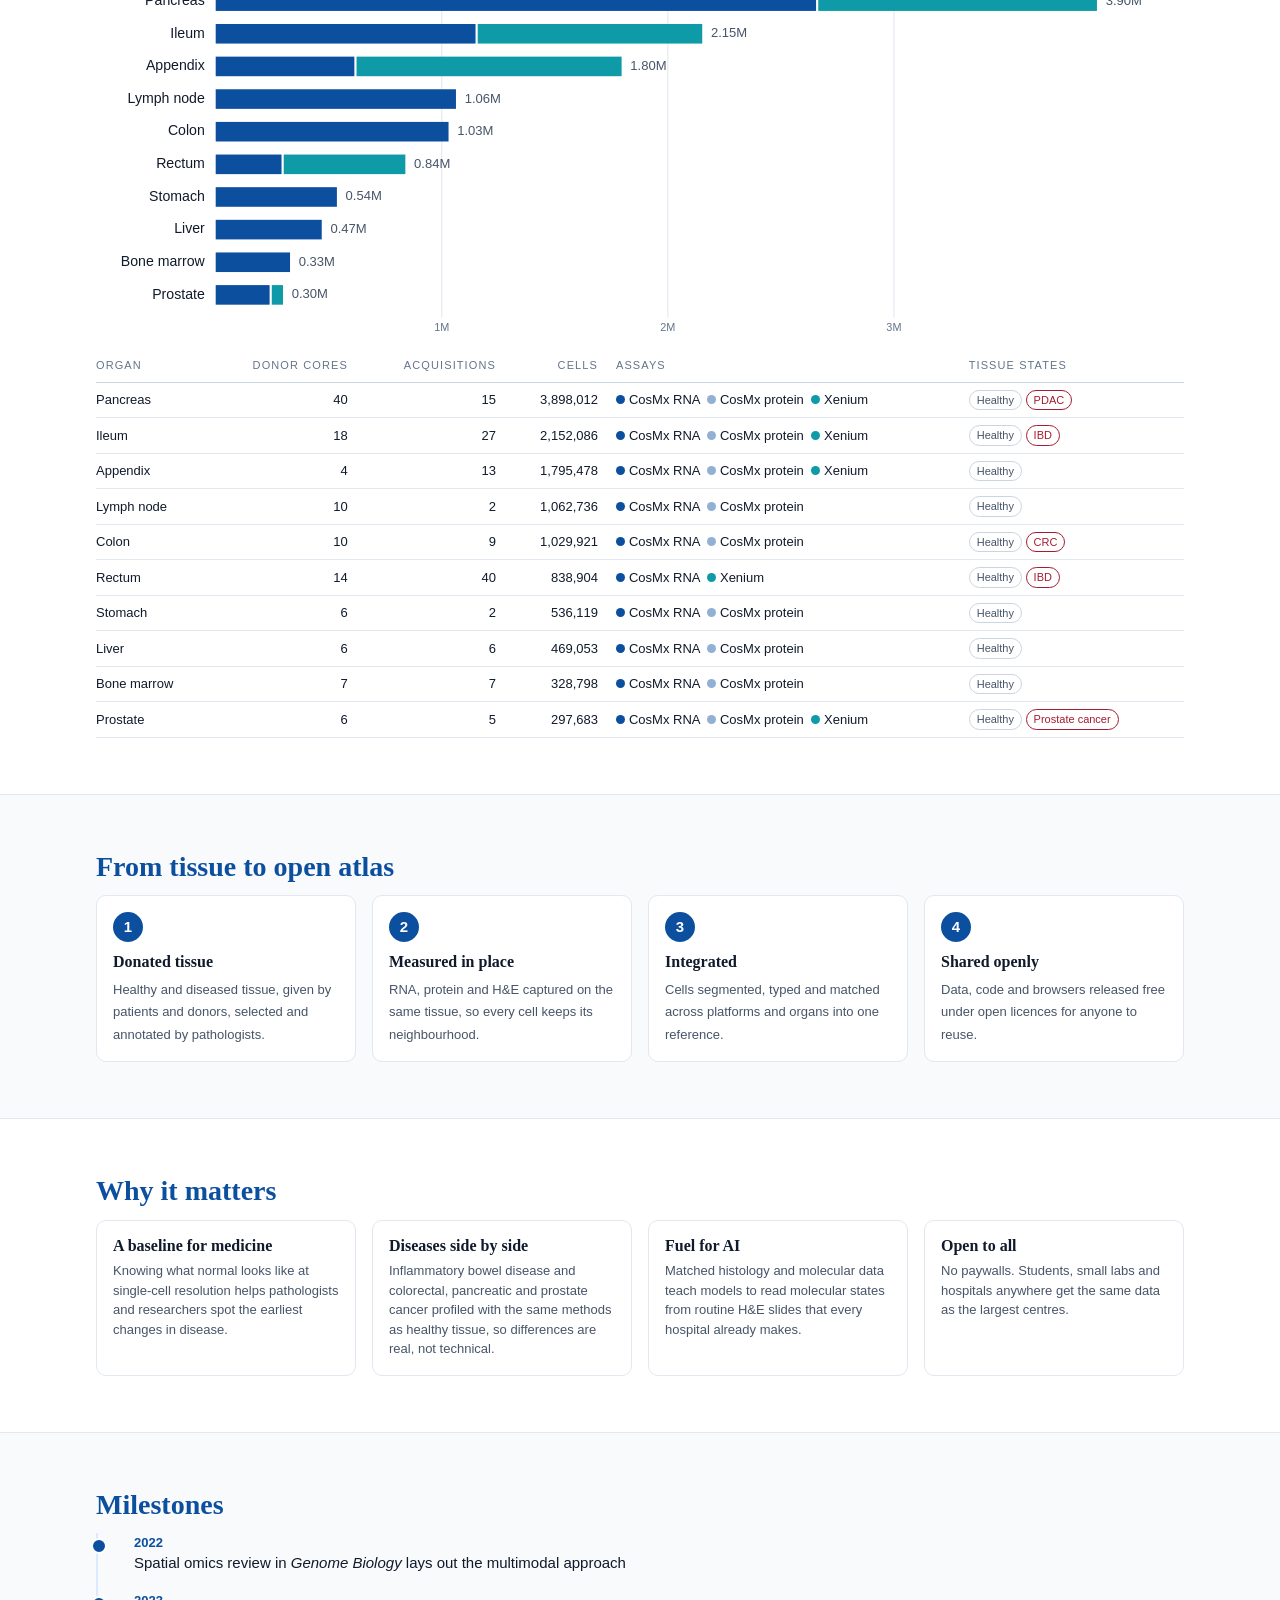
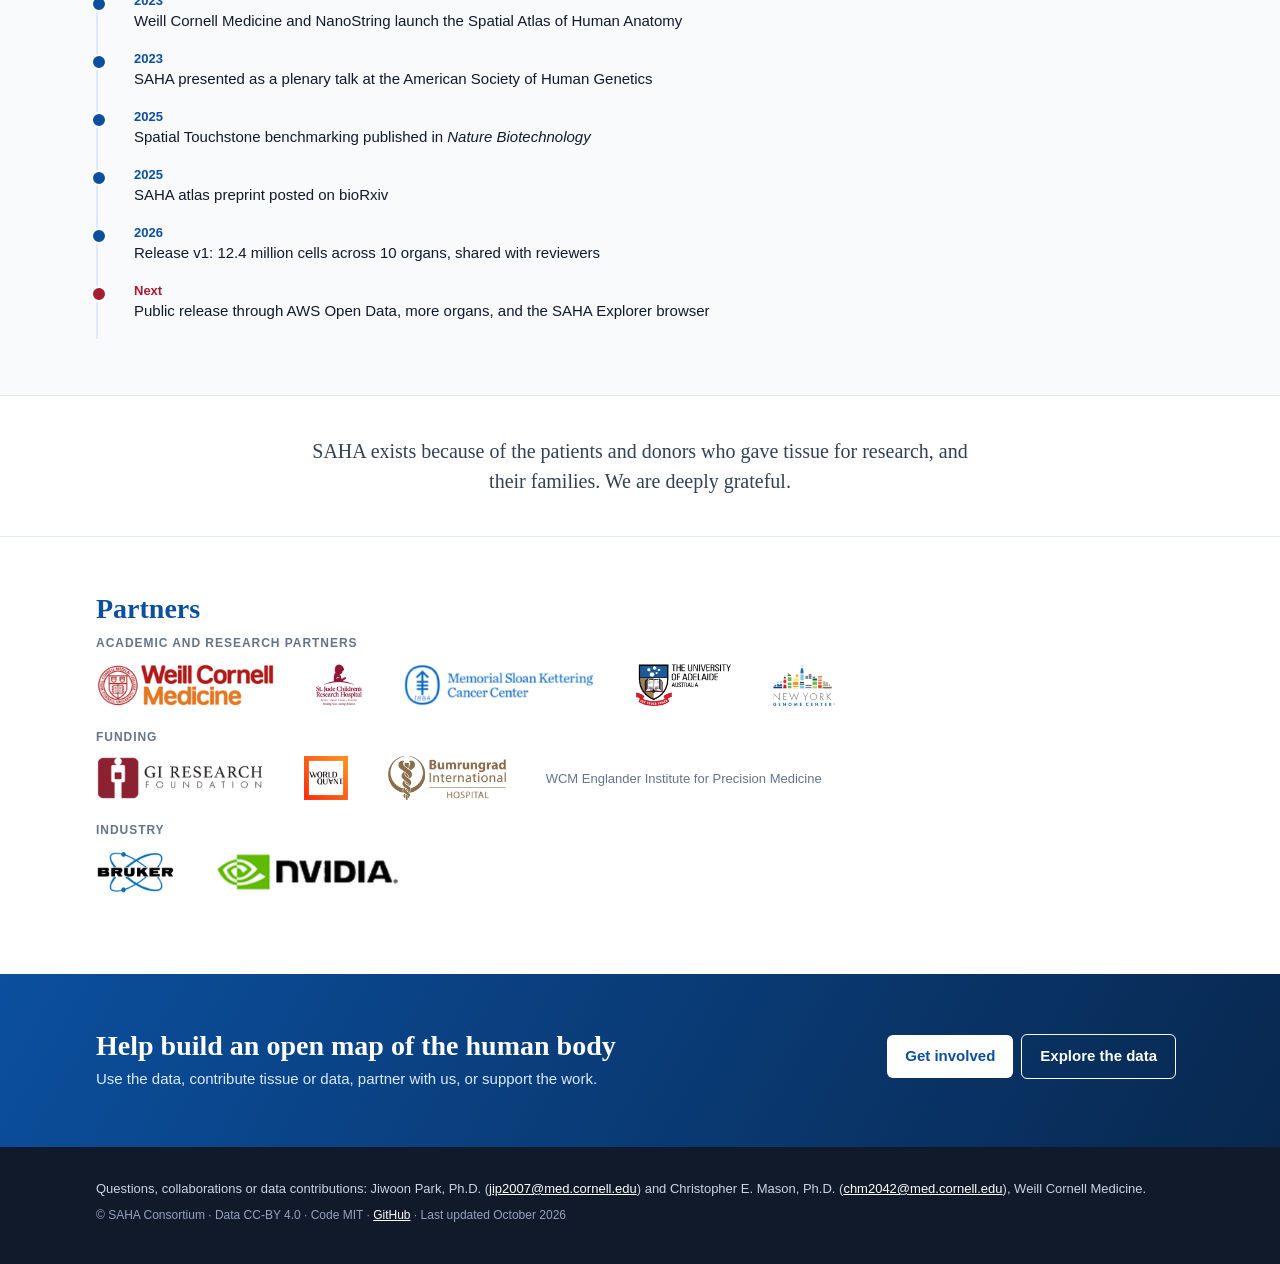
==== commit 4bf455e2: "Add mission, how-it-works, impact, milestones, giving and FAQ sections; mobile nav" ====
--- a/index.html
+++ b/index.html
@@ -24,6 +24,7 @@
 <div class="page" id="home">
   <section class="hero"><div class="wrap">
     <div>
+      <p class="eyebrow">An open research consortium</p>
       <h1>Spatial Atlas of Human Anatomy</h1>
       <p class="lead">An open, multimodal reference of human tissues at subcellular resolution: matched RNA, protein and
         histology on the same tissue, across gut and lymphoid organs and circulating blood, in health and selected disease.</p>
@@ -42,6 +43,17 @@
     </figure>
   </div></section>
 
+  <section class="mission"><div class="wrap">
+    <div>
+      <p class="eyebrow">Our mission</p>
+      <p class="quote">Every disease starts somewhere in a tissue. To see what goes wrong, we first need a clear,
+        shared picture of what healthy tissue looks like, cell by cell, and we need it to be free for everyone.</p>
+      <p>SAHA builds that picture. We measure thousands of genes and dozens of proteins in place, on the same
+        tissue section a pathologist reads, and release the results openly so any lab, clinic or student can use them.</p>
+    </div>
+    <img src="assets/img/hero_cells.jpg" alt="Appendix section with every cell coloured by its type">
+  </div></section>
+
   <section><div class="wrap">
     <h2>About SAHA</h2>
     <p class="lead">SAHA maps how genes, proteins, cells and tissues are organized and interact across the human body,
@@ -68,6 +80,50 @@
     <div class="tablewrap"><table>
       <thead><tr><th>Organ</th><th class="n">Donor cores</th><th class="n">Acquisitions</th><th class="n">Cells</th><th>Assays</th><th>Tissue states</th></tr></thead>
       <tbody id="organTable"></tbody></table></div>
+  </div></section>
+
+  <section class="soft"><div class="wrap">
+    <h2>From tissue to open atlas</h2>
+    <ol class="steps">
+      <li><b>Donated tissue</b><span>Healthy and diseased tissue, given by patients and donors, selected and
+        annotated by pathologists.</span></li>
+      <li><b>Measured in place</b><span>RNA, protein and H&amp;E captured on the same tissue, so every cell keeps its
+        neighbourhood.</span></li>
+      <li><b>Integrated</b><span>Cells segmented, typed and matched across platforms and organs into one reference.</span></li>
+      <li><b>Shared openly</b><span>Data, code and browsers released free under open licences for anyone to reuse.</span></li>
+    </ol>
+  </div></section>
+
+  <section><div class="wrap">
+    <h2>Why it matters</h2>
+    <div class="grid">
+      <div class="card"><h3>A baseline for medicine</h3><p>Knowing what normal looks like at single-cell resolution helps
+        pathologists and researchers spot the earliest changes in disease.</p></div>
+      <div class="card"><h3>Diseases side by side</h3><p>Inflammatory bowel disease and colorectal, pancreatic and prostate
+        cancer profiled with the same methods as healthy tissue, so differences are real, not technical.</p></div>
+      <div class="card"><h3>Fuel for AI</h3><p>Matched histology and molecular data teach models to read molecular
+        states from routine H&amp;E slides that every hospital already makes.</p></div>
+      <div class="card"><h3>Open to all</h3><p>No paywalls. Students, small labs and hospitals anywhere get the same
+        data as the largest centres.</p></div>
+    </div>
+  </div></section>
+
+  <section class="soft"><div class="wrap">
+    <h2>Milestones</h2>
+    <ol class="timeline">
+      <li><time>2022</time>Spatial omics review in <i>Genome Biology</i> lays out the multimodal approach</li>
+      <li><time>2023</time>Weill Cornell Medicine and NanoString launch the Spatial Atlas of Human Anatomy</li>
+      <li><time>2023</time>SAHA presented as a plenary talk at the American Society of Human Genetics</li>
+      <li><time>2025</time>Spatial Touchstone benchmarking published in <i>Nature Biotechnology</i></li>
+      <li><time>2025</time>SAHA atlas preprint posted on bioRxiv</li>
+      <li><time>2026</time>Release v1: 12.4 million cells across 10 organs, shared with reviewers</li>
+      <li class="next"><time>Next</time>Public release through AWS Open Data, more organs, and the SAHA Explorer browser</li>
+    </ol>
+  </div></section>
+
+  <section class="thanks"><div class="wrap">
+    <p>SAHA exists because of the patients and donors who gave tissue for research, and their families.
+      We are deeply grateful.</p>
   </div></section>
 
   <section id="partners"><div class="wrap">
@@ -274,9 +330,47 @@
     <a class="card" href="https://github.com/saha-project"><h3>Use and cite</h3>
       <p>Build on the data and code, report issues, and cite the preprint when you do.</p></a>
   </div>
+</div></section>
+
+<section class="soft"><div class="wrap">
+  <h2>What your support makes possible</h2>
+  <div class="grid">
+    <div class="card"><h3>Free, permanent data hosting</h3><p>Keeping terabytes of images and cell data online and
+      downloadable at no cost to users.</p></div>
+    <div class="card"><h3>New organs and donors</h3><p>Extending the atlas to more tissues and a wider range of ages,
+      sexes and ancestries.</p></div>
+    <div class="card"><h3>Training and outreach</h3><p>Workshops, tutorials and early access for students and labs new
+      to spatial biology.</p></div>
+    <div class="card"><h3>Community tools</h3><p>Open browsers and analysis software that anyone can use and improve.</p></div>
+  </div>
+  <div class="give">
+    <div><h3>Make a gift</h3><p>Gifts from individuals, foundations and companies directly fund open data and new tissue.
+      Contact us and we will help you give in the way that suits you.</p></div>
+    <a class="btn" href="mailto:chm2042@med.cornell.edu,jip2007@med.cornell.edu?subject=Gift%20to%20SAHA">Talk to us about giving</a>
+  </div>
+</div></section>
+
+<section><div class="wrap">
+  <h2>Frequently asked questions</h2>
+  <details><summary>Is SAHA data free to use?</summary><p>Yes. Data are released under CC-BY 4.0 and code under MIT:
+    reuse them for any purpose, with attribution.</p></details>
+  <details><summary>When will the data be publicly downloadable?</summary><p>Release v1 is shared with reviewers now.
+    Public download through the AWS Open Data Program and Zenodo opens when the atlas paper is published. Until then,
+    <a href="#data">request access</a>.</p></details>
+  <details><summary>Can my institution contribute data?</summary><p>Yes. We welcome spatial omics data on human tissue.
+    See the <a href="https://github.com/saha-project/saha-data-access/blob/main/docs/CONTRIBUTING.md">submission guide</a>
+    or write to us.</p></details>
+  <details><summary>How is donor privacy protected?</summary><p>Released data are de-identified. Data with additional
+    consent restrictions, such as the astronaut blood samples, are shared only under controlled access.</p></details>
 </div></section></div>
 
 </main>
+
+<section class="cta"><div class="wrap">
+  <div><h2>Help build an open map of the human body</h2>
+    <p>Use the data, contribute tissue or data, partner with us, or support the work.</p></div>
+  <div><a class="btn light" href="#support">Get involved</a><a class="btn ghost" href="#data">Explore the data</a></div>
+</div></section>
 
 <footer id="contact"><div class="wrap">
   <p>Questions, collaborations or data contributions: Jiwoon Park, Ph.D.
--- a/assets/style.css
+++ b/assets/style.css
@@ -98,3 +98,47 @@
 .dot.cx{background:var(--primary)} .dot.pr{background:var(--primary);opacity:.45} .dot.xe{background:var(--teal)}
 .state{display:inline-block;font-size:11px;padding:1px 7px;border-radius:999px;border:1px solid var(--slate-300);color:var(--slate-600)}
 .state.dz{border-color:var(--accent);color:var(--accent)}
+
+/* v4: consortium storytelling sections, mobile nav */
+.hero .wrap>*,.split>*{min-width:0}
+.eyebrow{font-size:var(--fs-caption);font-weight:700;letter-spacing:.12em;text-transform:uppercase;color:var(--accent);margin:0 0 var(--sp-2)}
+section.soft{background:var(--slate-50)}
+.mission{background:var(--blue-700);color:var(--blue-100);border-top:0}
+.mission .wrap{display:grid;grid-template-columns:1.3fr .7fr;gap:40px;align-items:center}
+.mission .wrap>*{min-width:0}
+.mission .eyebrow{color:var(--crimson-300)}
+.mission .quote{font-family:var(--font-serif);font-size:24px;line-height:1.35;color:var(--white);margin:0 0 var(--sp-4)}
+.mission img{width:100%;max-height:340px;object-fit:cover;border-radius:var(--r-lg)}
+.steps{list-style:none;padding:0;margin:0;display:grid;grid-template-columns:repeat(4,1fr);gap:var(--sp-4);counter-reset:s}
+.steps li{counter-increment:s;background:var(--white);border:1px solid var(--slate-200);border-radius:var(--r-md);padding:var(--sp-4)}
+.steps li::before{content:counter(s);display:inline-flex;width:30px;height:30px;border-radius:50%;background:var(--primary);color:var(--white);font-weight:700;align-items:center;justify-content:center;margin-bottom:var(--sp-2)}
+.steps b{display:block;font-family:var(--font-serif);font-size:var(--fs-h3);margin-bottom:4px}
+.steps span{font-size:var(--fs-small);color:var(--slate-600)}
+.timeline{list-style:none;padding:0 0 0 20px;margin:0;border-left:2px solid var(--blue-100)}
+.timeline li{position:relative;padding:0 0 var(--sp-4) var(--sp-4)}
+.timeline li::before{content:"";position:absolute;left:-27px;top:5px;width:12px;height:12px;border-radius:50%;background:var(--primary);border:2px solid var(--white)}
+.timeline li.next::before{background:var(--accent)}
+.timeline time{display:block;font-weight:700;color:var(--primary);font-size:var(--fs-small)}
+.timeline li.next time{color:var(--accent)}
+.thanks{text-align:center;padding:40px 0}
+.thanks p{font-family:var(--font-serif);font-size:20px;color:var(--slate-700);max-width:680px;margin:0 auto}
+.give{display:flex;flex-wrap:wrap;align-items:center;justify-content:space-between;gap:var(--sp-4);margin-top:var(--sp-8);padding:var(--sp-6);border-radius:var(--r-lg);background:var(--crimson-50);border:1px solid var(--crimson-300)}
+.give p{margin:0;max-width:640px;color:var(--slate-700)}
+details p{color:var(--slate-700);margin:8px 0 0}
+#support details{border-bottom:1px solid var(--slate-200);padding:12px 0;margin:0}
+#support summary{font-weight:600}
+.cta{background:linear-gradient(120deg,var(--primary),var(--blue-700));color:var(--blue-100);border-top:0}
+.cta .wrap{display:flex;flex-wrap:wrap;align-items:center;justify-content:space-between;gap:var(--sp-4)}
+.cta h2{color:var(--white);margin-bottom:6px}
+.cta p{margin:0}
+.btn.light{background:var(--white);color:var(--primary)}
+.cta .btn.ghost{background:transparent;color:var(--white);border-color:var(--white)}
+@media (max-width:820px){
+  header .wrap{height:auto;flex-wrap:wrap;padding-top:10px;padding-bottom:6px;gap:4px}
+  nav{display:flex;width:100%;overflow-x:auto;padding-bottom:6px;-webkit-overflow-scrolling:touch}
+  nav a{margin:0 16px 0 0;white-space:nowrap}
+  .mission .wrap{grid-template-columns:1fr}
+  .steps{grid-template-columns:1fr 1fr}
+  .hero h1{font-size:32px}
+}
+@media (max-width:480px){.steps{grid-template-columns:1fr}}
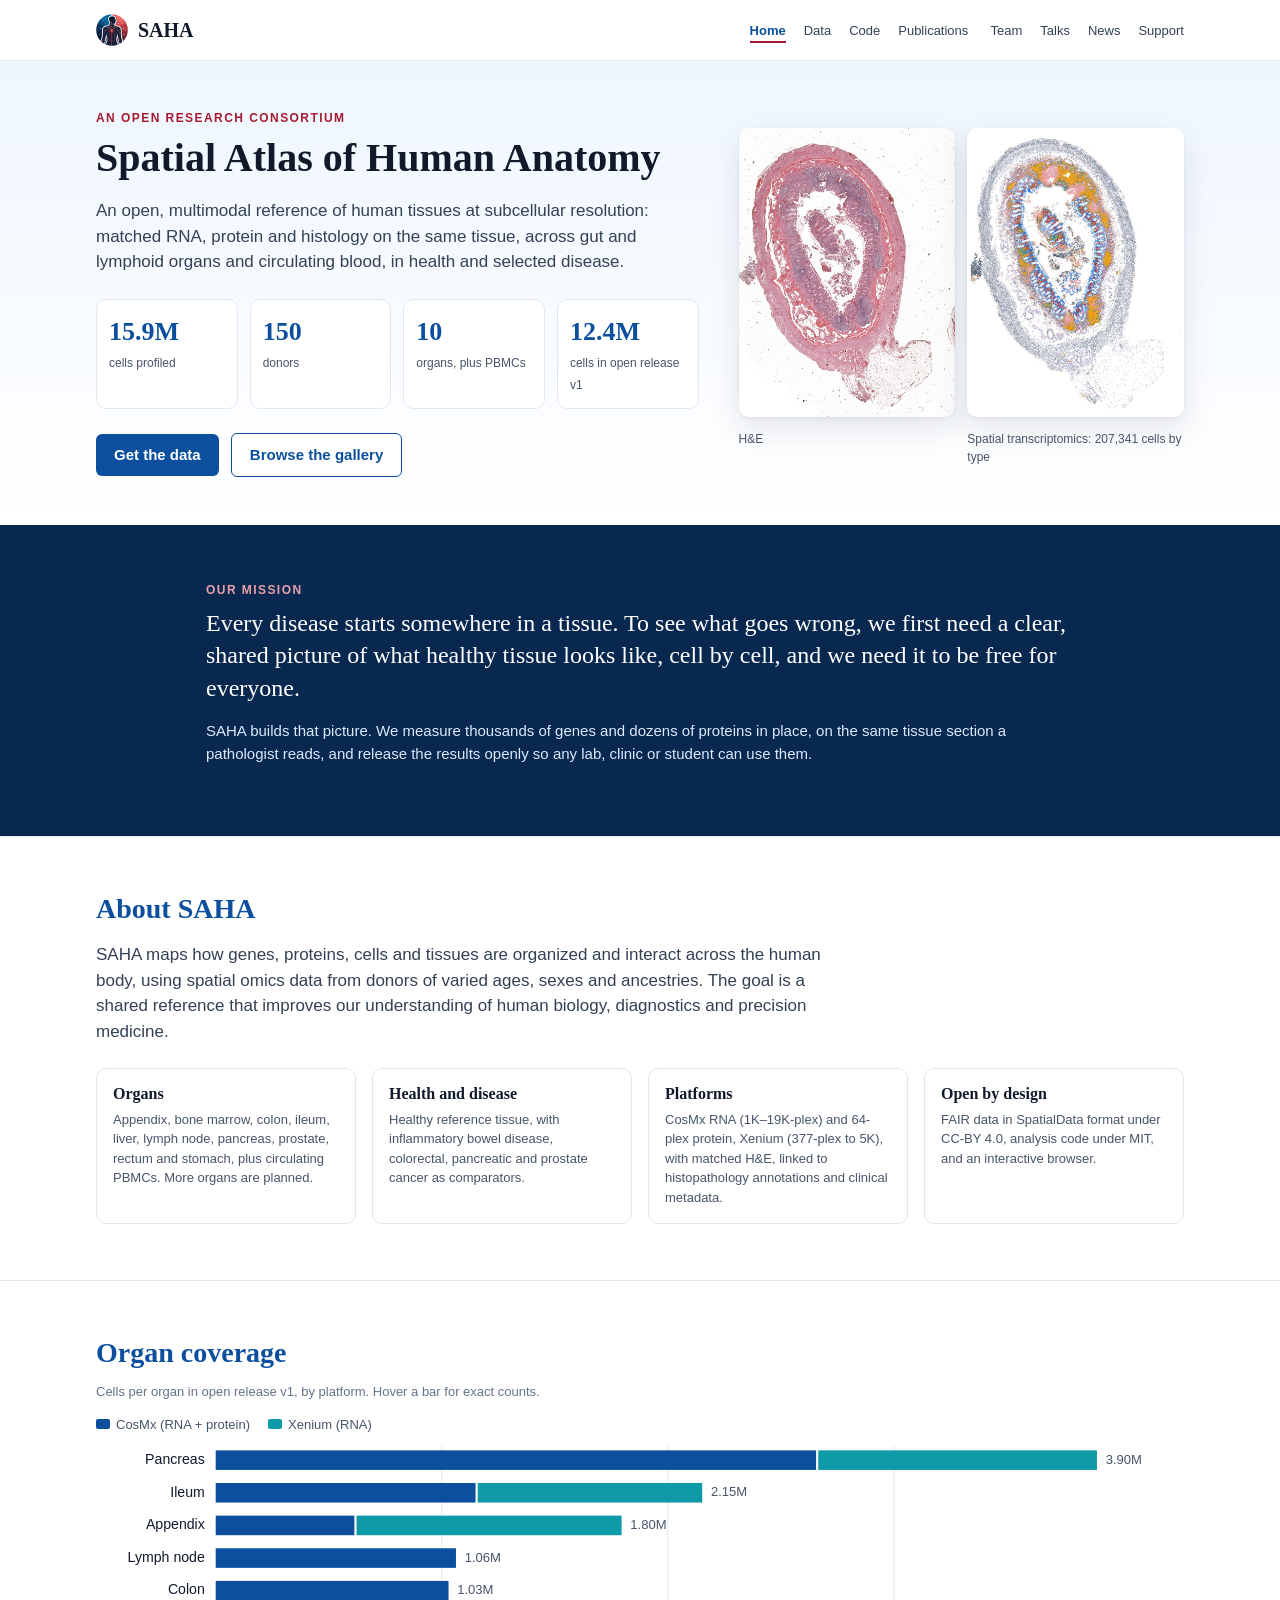
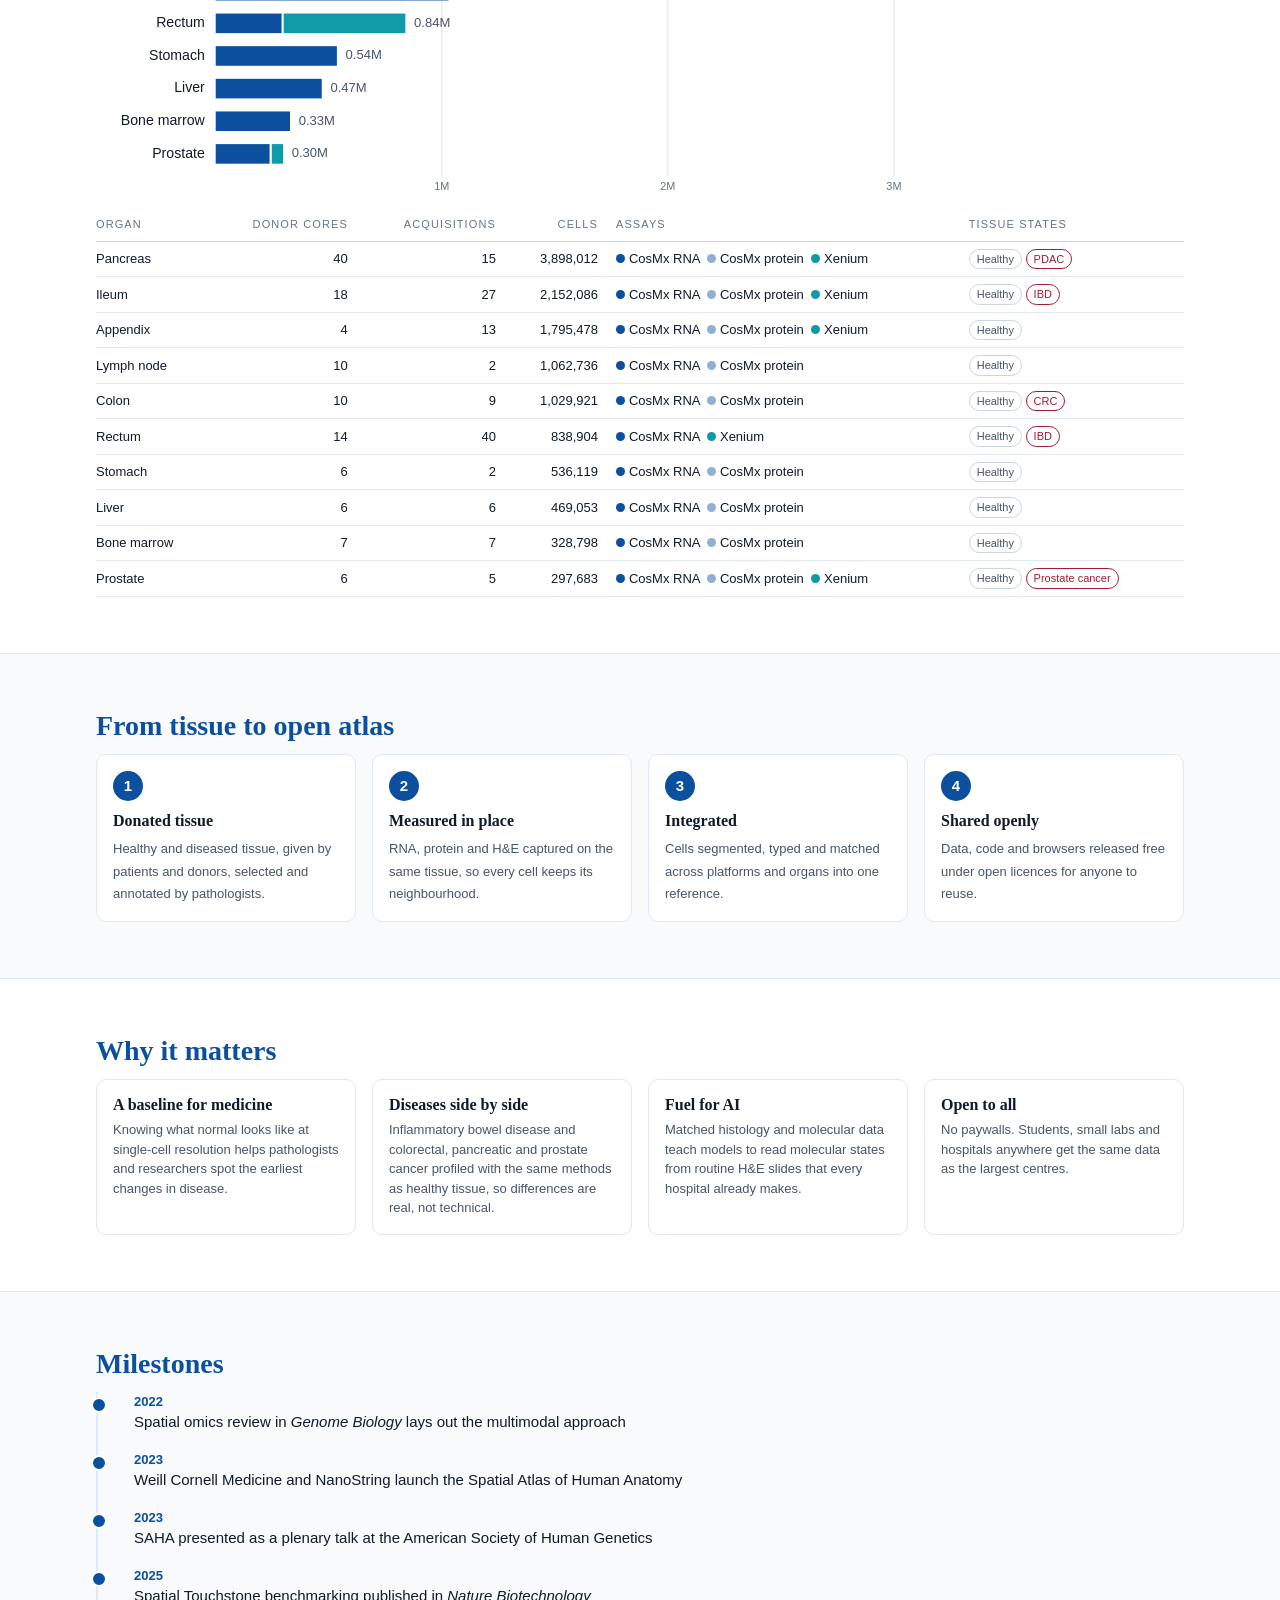
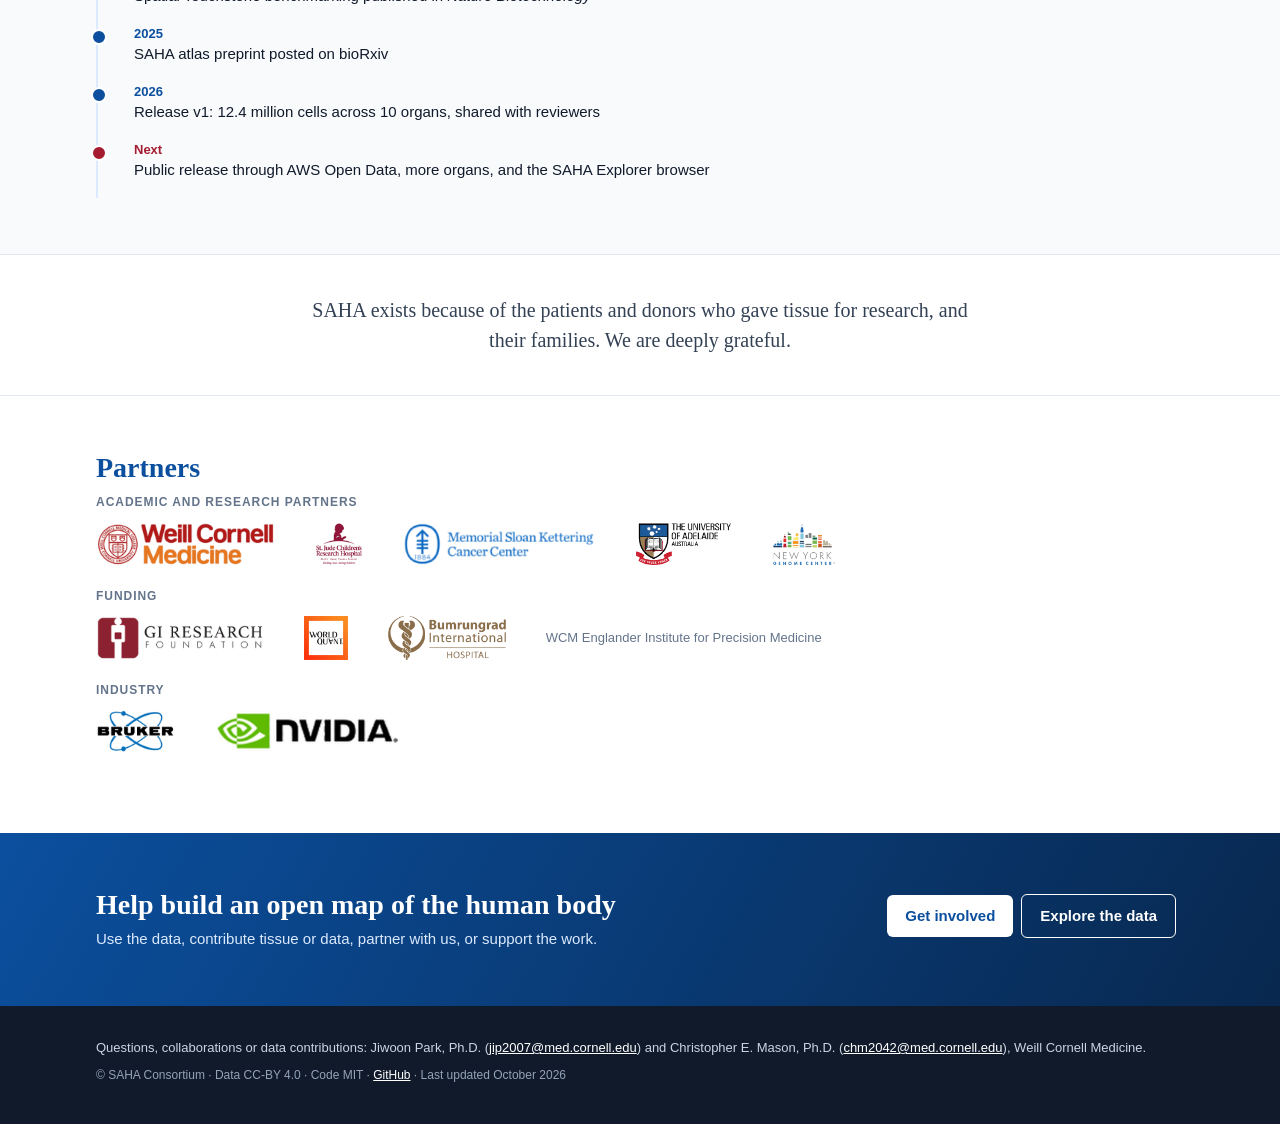
==== commit b2aa0082: "Hero cell map on white background; drop repeated image from mission band" ====
--- a/index.html
+++ b/index.html
@@ -51,7 +51,6 @@
       <p>SAHA builds that picture. We measure thousands of genes and dozens of proteins in place, on the same
         tissue section a pathologist reads, and release the results openly so any lab, clinic or student can use them.</p>
     </div>
-    <img src="assets/img/hero_cells.jpg" alt="Appendix section with every cell coloured by its type">
   </div></section>
 
   <section><div class="wrap">
--- a/assets/style.css
+++ b/assets/style.css
@@ -104,11 +104,9 @@
 .eyebrow{font-size:var(--fs-caption);font-weight:700;letter-spacing:.12em;text-transform:uppercase;color:var(--accent);margin:0 0 var(--sp-2)}
 section.soft{background:var(--slate-50)}
 .mission{background:var(--blue-700);color:var(--blue-100);border-top:0}
-.mission .wrap{display:grid;grid-template-columns:1.3fr .7fr;gap:40px;align-items:center}
-.mission .wrap>*{min-width:0}
+.mission .wrap{max-width:900px}
 .mission .eyebrow{color:var(--crimson-300)}
 .mission .quote{font-family:var(--font-serif);font-size:24px;line-height:1.35;color:var(--white);margin:0 0 var(--sp-4)}
-.mission img{width:100%;max-height:340px;object-fit:cover;border-radius:var(--r-lg)}
 .steps{list-style:none;padding:0;margin:0;display:grid;grid-template-columns:repeat(4,1fr);gap:var(--sp-4);counter-reset:s}
 .steps li{counter-increment:s;background:var(--white);border:1px solid var(--slate-200);border-radius:var(--r-md);padding:var(--sp-4)}
 .steps li::before{content:counter(s);display:inline-flex;width:30px;height:30px;border-radius:50%;background:var(--primary);color:var(--white);font-weight:700;align-items:center;justify-content:center;margin-bottom:var(--sp-2)}
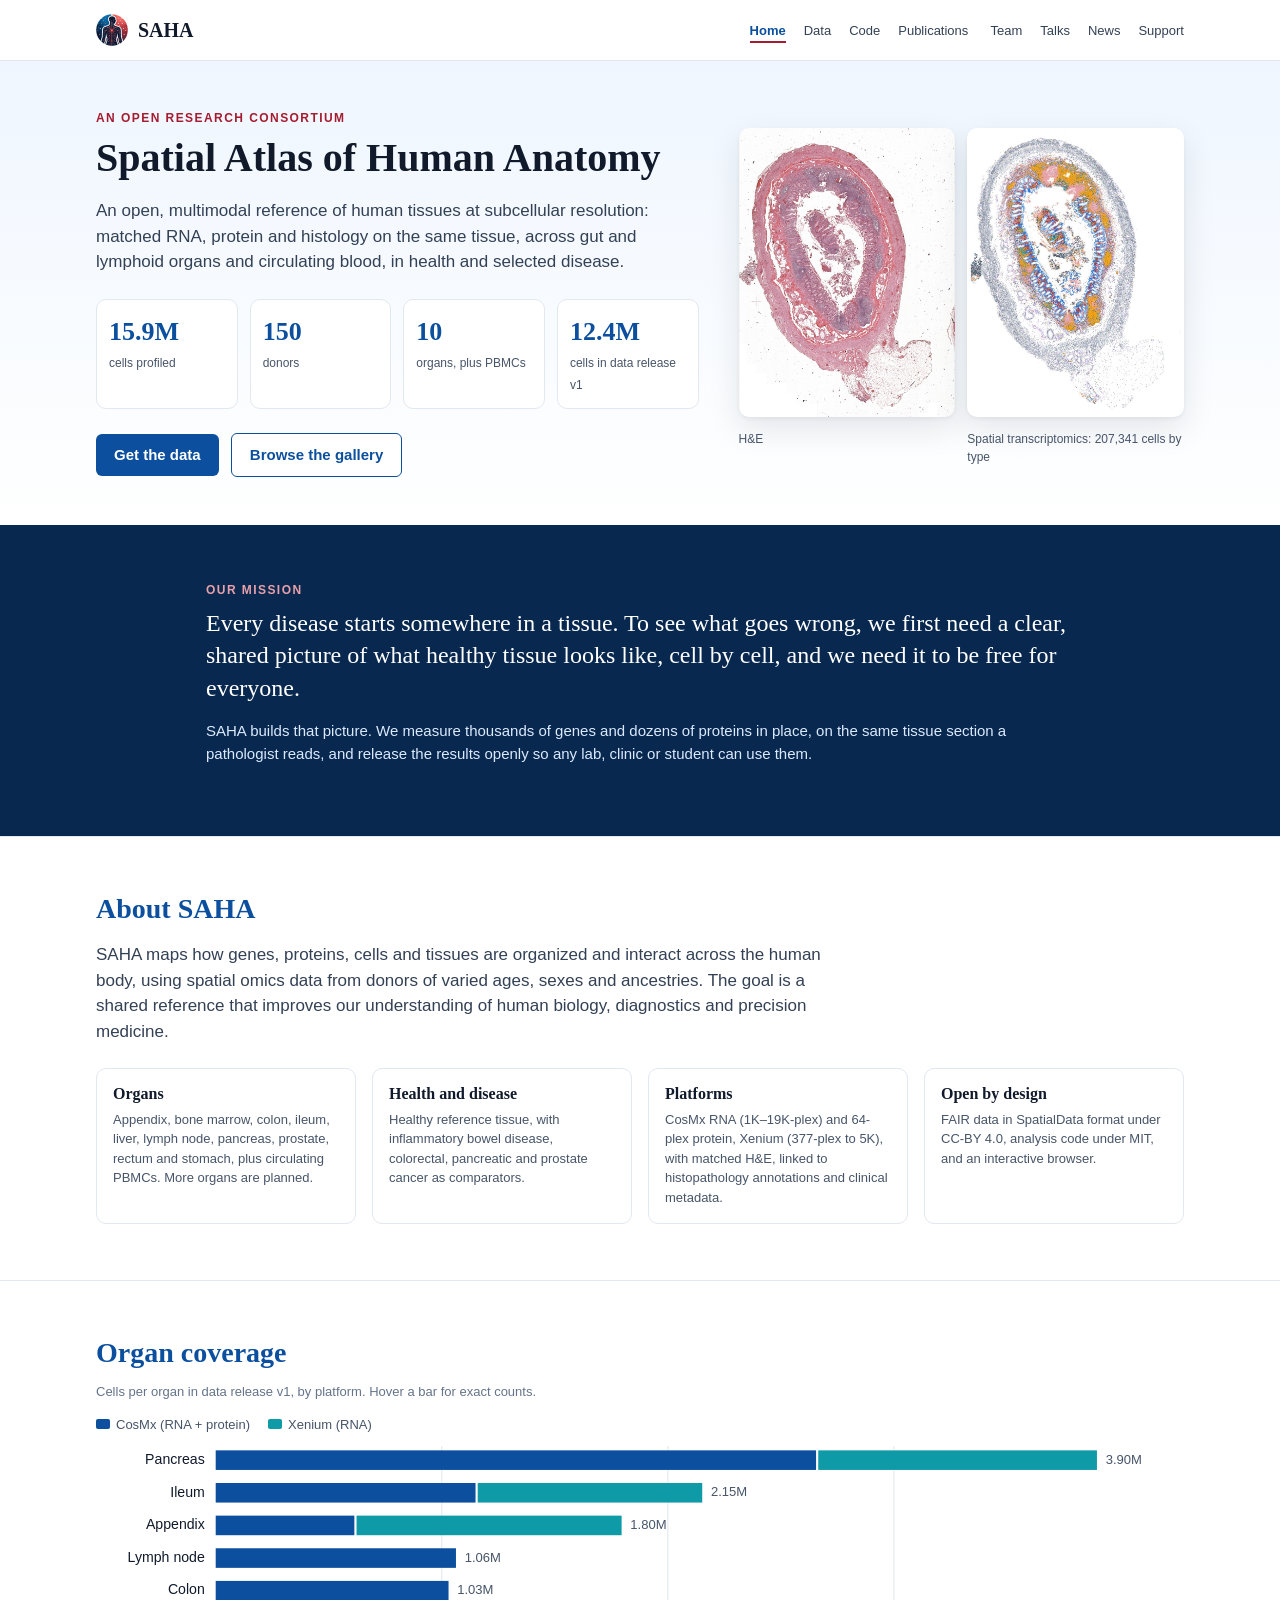
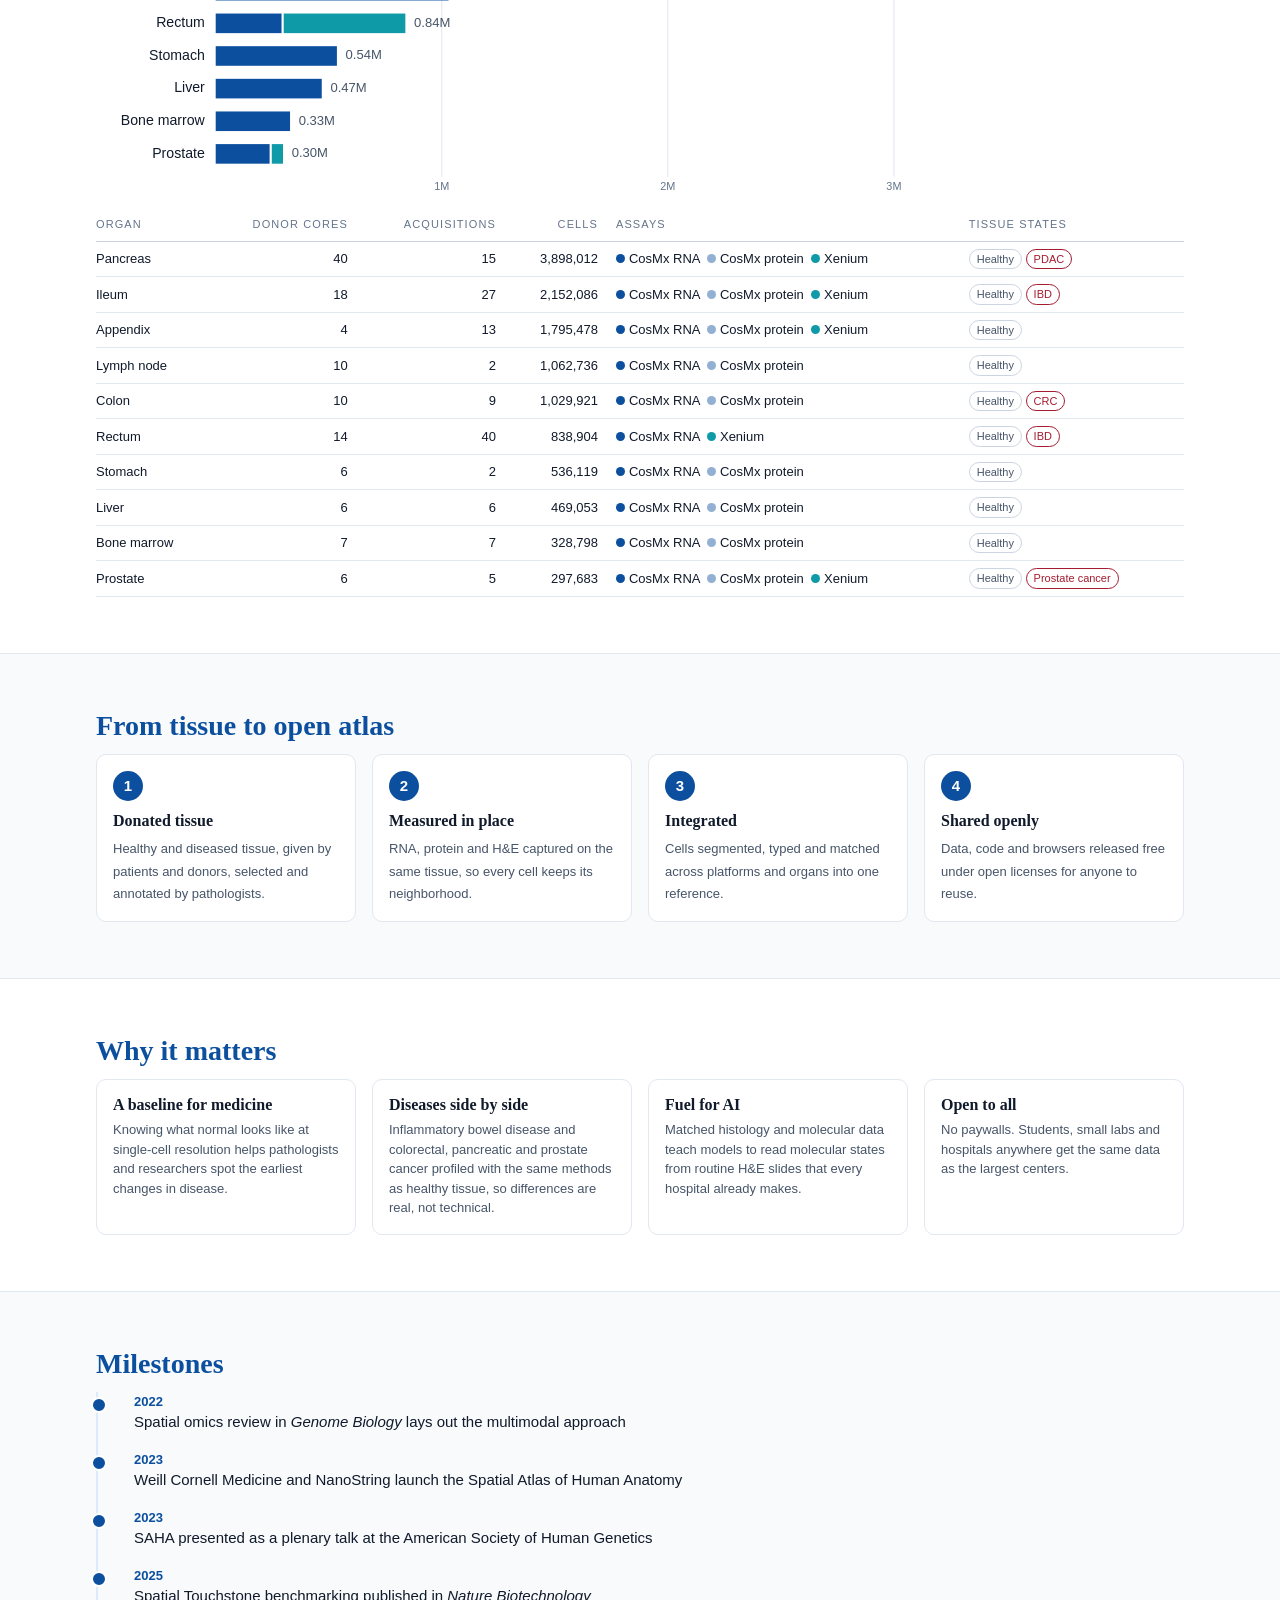
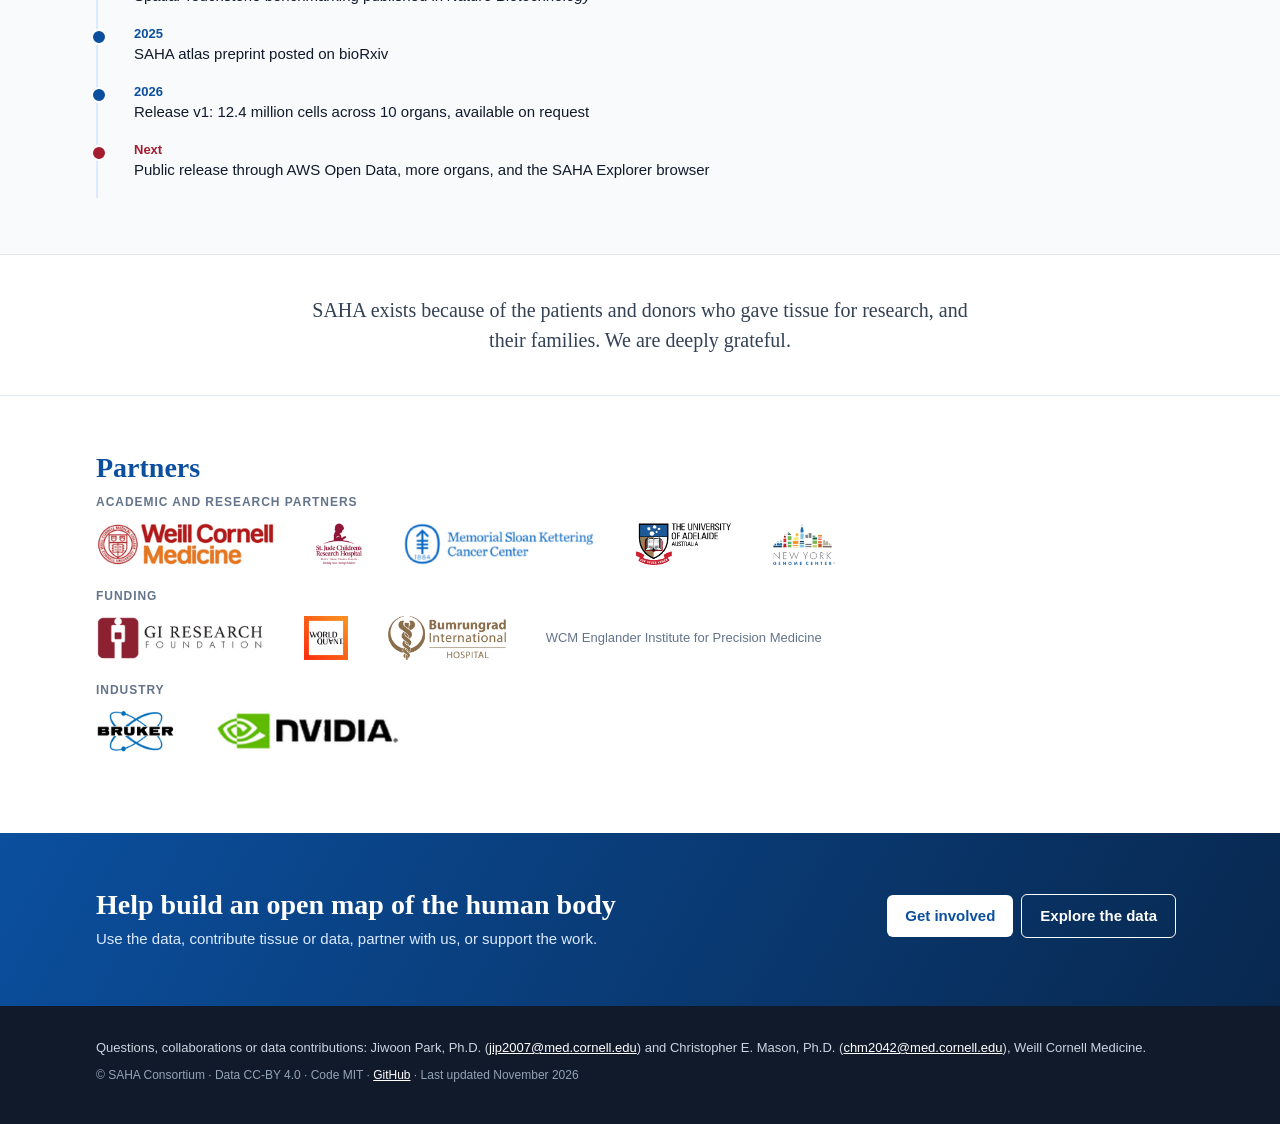
==== commit 5315508f: "Public-readiness fixes: current preprint wording, PBMC access note, link previews, canonical URL, ic" ====
--- a/index.html
+++ b/index.html
@@ -5,14 +5,23 @@
 <meta name="viewport" content="width=device-width,initial-scale=1">
 <title>SAHA — Spatial Atlas of Human Anatomy</title>
 <meta name="description" content="The Spatial Atlas of Human Anatomy (SAHA): an open, multimodal, subcellular-resolution spatial reference of human tissues — CosMx and Xenium RNA, protein and H&amp;E across 10 organs and PBMCs.">
-<link rel="icon" href="assets/img/saha_emblem.png">
-<link rel="stylesheet" href="assets/tokens.css">
-<link rel="stylesheet" href="assets/style.css">
+<link rel="canonical" href="https://saha-project.org/">
+<meta property="og:type" content="website">
+<meta property="og:site_name" content="SAHA">
+<meta property="og:title" content="SAHA — Spatial Atlas of Human Anatomy">
+<meta property="og:description" content="An open, multimodal, subcellular-resolution spatial reference of human tissues: RNA, protein and H&amp;E across 10 organs and PBMCs.">
+<meta property="og:url" content="https://saha-project.org/">
+<meta property="og:image" content="https://saha-project.org/assets/img/atlas_umap.jpg">
+<meta name="twitter:card" content="summary_large_image">
+<link rel="icon" href="assets/img/saha_emblem_64.png" type="image/png">
+<link rel="apple-touch-icon" href="assets/img/apple-touch-icon.png">
+<link rel="stylesheet" href="assets/tokens.css?v=5">
+<link rel="stylesheet" href="assets/style.css?v=5">
 </head>
 <body>
 
 <header><div class="wrap">
-  <a class="brand" href="#home"><img src="assets/img/saha_emblem.png" alt="">SAHA</a>
+  <a class="brand" href="#home"><img src="assets/img/saha_emblem_64.png" width="32" height="32" alt="">SAHA</a>
   <nav>
     <a href="#home">Home</a><a href="#data">Data</a><a href="#code">Code</a><a href="#publications">Publications</a>
     <a href="#team">Team</a><a href="#talks">Talks</a><a href="#news">News</a><a href="#support">Support</a>
@@ -32,14 +41,14 @@
         <div class="stat"><b>15.9M</b><span>cells profiled</span></div>
         <div class="stat"><b>150</b><span>donors</span></div>
         <div class="stat"><b>10</b><span>organs, plus PBMCs</span></div>
-        <div class="stat"><b>12.4M</b><span>cells in open release v1</span></div>
+        <div class="stat"><b>12.4M</b><span>cells in data release v1</span></div>
       </div>
       <a class="btn" href="#data">Get the data</a>
-      <a class="btn ghost" href="https://s3.wasabisys.com/saha-public/docs/gallery/index.html">Browse the gallery</a>
+      <a class="btn ghost" href="/saha-data-access/gallery/">Browse the gallery</a>
     </div>
     <figure class="pair">
-      <div><img src="assets/img/hero_he.jpg" alt="H&amp;E of a human appendix section"><figcaption>H&amp;E</figcaption></div>
-      <div><img src="assets/img/hero_cells.jpg" alt="The same section, 207,341 cells coloured by cell type from in situ RNA"><figcaption>Spatial transcriptomics: 207,341 cells by type</figcaption></div>
+      <div><img src="assets/img/hero_he.jpg" width="793" height="1100" alt="H&amp;E of a human appendix section"><figcaption>H&amp;E</figcaption></div>
+      <div><img src="assets/img/hero_cells.jpg" width="845" height="1127" alt="The same section, 207,341 cells colored by cell type from in situ RNA"><figcaption>Spatial transcriptomics: 207,341 cells by type</figcaption></div>
     </figure>
   </div></section>
 
@@ -72,7 +81,7 @@
 
   <section id="coverage"><div class="wrap">
     <h2>Organ coverage</h2>
-    <p class="muted">Cells per organ in open release v1, by platform. Hover a bar for exact counts.</p>
+    <p class="muted">Cells per organ in data release v1, by platform. Hover a bar for exact counts.</p>
     <div class="legend"><span><i style="background:var(--primary)"></i>CosMx (RNA + protein)</span>
       <span><i style="background:var(--teal)"></i>Xenium (RNA)</span></div>
     <div id="organChart"></div><div class="tip" id="tip" hidden></div>
@@ -87,9 +96,9 @@
       <li><b>Donated tissue</b><span>Healthy and diseased tissue, given by patients and donors, selected and
         annotated by pathologists.</span></li>
       <li><b>Measured in place</b><span>RNA, protein and H&amp;E captured on the same tissue, so every cell keeps its
-        neighbourhood.</span></li>
+        neighborhood.</span></li>
       <li><b>Integrated</b><span>Cells segmented, typed and matched across platforms and organs into one reference.</span></li>
-      <li><b>Shared openly</b><span>Data, code and browsers released free under open licences for anyone to reuse.</span></li>
+      <li><b>Shared openly</b><span>Data, code and browsers released free under open licenses for anyone to reuse.</span></li>
     </ol>
   </div></section>
 
@@ -103,7 +112,7 @@
       <div class="card"><h3>Fuel for AI</h3><p>Matched histology and molecular data teach models to read molecular
         states from routine H&amp;E slides that every hospital already makes.</p></div>
       <div class="card"><h3>Open to all</h3><p>No paywalls. Students, small labs and hospitals anywhere get the same
-        data as the largest centres.</p></div>
+        data as the largest centers.</p></div>
     </div>
   </div></section>
 
@@ -115,7 +124,7 @@
       <li><time>2023</time>SAHA presented as a plenary talk at the American Society of Human Genetics</li>
       <li><time>2025</time>Spatial Touchstone benchmarking published in <i>Nature Biotechnology</i></li>
       <li><time>2025</time>SAHA atlas preprint posted on bioRxiv</li>
-      <li><time>2026</time>Release v1: 12.4 million cells across 10 organs, shared with reviewers</li>
+      <li><time>2026</time>Release v1: 12.4 million cells across 10 organs, available on request</li>
       <li class="next"><time>Next</time>Public release through AWS Open Data, more organs, and the SAHA Explorer browser</li>
     </ol>
   </div></section>
@@ -128,21 +137,21 @@
   <section id="partners"><div class="wrap">
     <h2>Partners</h2>
     <div class="logo-group"><h3>Academic and research partners</h3><div class="logos">
-      <img src="assets/img/logos/Logo_WCM.png" alt="Weill Cornell Medicine">
-      <img src="assets/img/logos/Logo_StJude.png" alt="St. Jude Children's Research Hospital">
-      <img src="assets/img/logos/Logo_MSKCC.png" alt="Memorial Sloan Kettering Cancer Center">
-      <img src="assets/img/logos/Logo_Adelaide.png" alt="The University of Adelaide">
-      <img src="assets/img/logos/Logo_NYGC.png" alt="New York Genome Center">
+      <img src="assets/img/logos/Logo_WCM.png" loading="lazy" alt="Weill Cornell Medicine">
+      <img src="assets/img/logos/Logo_StJude.png" loading="lazy" alt="St. Jude Children's Research Hospital">
+      <img src="assets/img/logos/Logo_MSKCC.png" loading="lazy" alt="Memorial Sloan Kettering Cancer Center">
+      <img src="assets/img/logos/Logo_Adelaide.png" loading="lazy" alt="The University of Adelaide">
+      <img src="assets/img/logos/Logo_NYGC.png" loading="lazy" alt="New York Genome Center">
     </div></div>
     <div class="logo-group"><h3>Funding</h3><div class="logos">
-      <img src="assets/img/logos/Logo_Funding_GIRF.png" alt="GI Research Foundation">
-      <img src="assets/img/logos/Logo_Funding_Worldquant.png" alt="WorldQuant Foundry">
-      <img src="assets/img/logos/Logo_Funding_BIH.png" alt="Bumrungrad International Hospital">
+      <img src="assets/img/logos/Logo_Funding_GIRF.png" loading="lazy" alt="GI Research Foundation">
+      <img src="assets/img/logos/Logo_Funding_Worldquant.png" loading="lazy" alt="WorldQuant Foundry">
+      <img src="assets/img/logos/Logo_Funding_BIH.png" loading="lazy" alt="Bumrungrad International Hospital">
       <span class="muted">WCM Englander Institute for Precision Medicine</span>
     </div></div>
     <div class="logo-group"><h3>Industry</h3><div class="logos">
-      <img src="assets/img/logos/Logo_Bruker.png" alt="Bruker Spatial Biology">
-      <img src="assets/img/logos/Logo_NVIDIA.png" alt="NVIDIA">
+      <img src="assets/img/logos/Logo_Bruker.png" loading="lazy" alt="Bruker Spatial Biology">
+      <img src="assets/img/logos/Logo_NVIDIA.png" loading="lazy" alt="NVIDIA">
     </div></div>
   </div></section>
 </div>
@@ -155,10 +164,10 @@
       <p><b>Release v1</b>: 126 acquisitions, 12.4 million cells, 10 organs, as SpatialData (zarr v3) objects with
         full-resolution morphology images, cell segmentation, annotated count and intensity matrices, donor-core
         assignments and registered H&amp;E. CC-BY 4.0.</p>
-      <p><a class="btn" href="https://s3.wasabisys.com/saha-public/docs/gallery/index.html">Object gallery</a>
+      <p><a class="btn" href="/saha-data-access/gallery/">Object gallery</a>
          <a class="btn ghost" href="mailto:jip2007@med.cornell.edu,chm2042@med.cornell.edu?subject=SAHA%20data%20access%20request">Request data access</a></p>
       <p class="muted">Public download through the AWS Open Data Program and Zenodo opens at publication; until then,
-        request access and we will send instructions. Astronaut PBMC (STAMP) data: preview only, controlled release pending.</p>
+        request access and we will send instructions. A PBMC cohort is held back from this release and will be shared under controlled access once consent terms are in place.</p>
       <h3 style="margin-top:28px">Interactive browsers</h3>
       <div class="grid">
         <a class="card" href="https://saha.bioturing.com/talk2data/?version_id=saha"><h3>BioTuring Talk2Data</h3>
@@ -167,7 +176,7 @@
           <p>Our own deep-zoom browser for H&amp;E, protein and RNA layers on the same tissue.</p></div>
       </div>
     </div>
-    <img src="assets/img/atlas_umap.jpg" alt="Joint UMAP of the SAHA CosMx RNA reference coloured by cell type">
+    <img src="assets/img/atlas_umap.jpg" width="1400" height="1129" loading="lazy" alt="Joint UMAP of the SAHA CosMx RNA reference colored by cell type">
   </div>
 </div></section></div>
 
@@ -190,8 +199,8 @@
 <div class="page" id="publications"><section><div class="wrap">
   <h2>Publications</h2>
   <ul class="list">
-    <li><a href="https://www.biorxiv.org/content/10.1101/2025.06.16.658716v3">The Spatial Atlas of Human Anatomy (SAHA): A Multimodal Subcellular-Resolution Reference Across Human Organs</a>
-      <small>Park J, De Gregorio R, Hissong E, et al. bioRxiv 2025 · in peer review</small></li>
+    <li><a href="https://doi.org/10.1101/2025.06.16.658716">The Spatial Atlas of Human Anatomy (SAHA): A Multimodal Subcellular-Resolution Reference Across Human Organs</a>
+      <small>Park J, De Gregorio R, Hissong E, et al. bioRxiv 2025 · preprint</small></li>
     <li><a href="https://www.nature.com/articles/s41587-025-02811-9">Standardized metrics for assessment and reproducibility of imaging-based spatial transcriptomics datasets</a>
       <small>Plummer J, Dezem F, Cook D, Park J, et al. Nature Biotechnology 2025 · Spatial Touchstone</small></li>
     <li><a href="https://doi.org/10.1186/s13059-022-02824-6">Spatial omics technologies at multimodal and single cell/subcellular level</a>
@@ -286,7 +295,7 @@
     <li>Mapping Health and Disease on Earth and Beyond: SAHA and SOMA<small>Young Scientists Forum for Korea–US Space Medicine Research · invited speaker</small></li>
     <li>SAHA project: multiscale spatial insights into lung cancer and diseases<small>University of Cambridge Lung Cancer Workshop · invited speaker</small></li>
     <li>Mapping Health and Disease on Earth and Beyond: SAHA and SOMA<small>University of Pennsylvania Spatial Biology New Methods Showcase · invited speaker</small></li>
-    <li><a href="https://www.agbt.org/wp-content/uploads/2024/01/GM-24-Draft-Agenda-LZ.pdf">The SAHA project: unveiling cellular landscapes and orchestrating a new paradigm in precision medicine</a><small>AGBT General Meeting · abstract-selected speaker</small></li>
+    <li><a href="https://web.archive.org/web/20240716025125/https://www.agbt.org/wp-content/uploads/2024/01/GM-24-Draft-Agenda-LZ.pdf">The SAHA project: unveiling cellular landscapes and orchestrating a new paradigm in precision medicine</a><small>AGBT General Meeting · abstract-selected speaker</small></li>
     <li><a href="https://aacrjournals.org/cancerres/article/84/6_Supplement/4900/738417/Abstract-4900-Spatial-Atlas-of-Human-Anatomy-SAHA">SAHA: A Subcellular, Multiscale Spatial Odyssey of Immune and Gastrointestinal Tissues &amp; Tumors</a><small>AACR Annual Meeting · poster</small></li>
   </ul>
   <h3 class="year">2023</h3>
@@ -307,8 +316,8 @@
 <div class="page" id="news"><section><div class="wrap">
   <h2>News</h2>
   <ul class="list">
-    <li>SAHA release v1 data available to reviewers<small>Oct 2026 · 126 acquisitions, 12.4M cells, 10 organs</small></li>
-    <li>SAHA preprint posted on bioRxiv<small>Jun 2025 · <a href="https://www.biorxiv.org/content/10.1101/2025.06.16.658716v3">read the preprint</a></small></li>
+    <li>SAHA release v1 data available on request<small>Oct 2026 · 126 acquisitions, 12.4M cells, 10 organs</small></li>
+    <li>SAHA preprint posted on bioRxiv<small>Jun 2025 · <a href="https://doi.org/10.1101/2025.06.16.658716">read the preprint</a></small></li>
     <li>Bruker Spatial Biology to announce advances at AGBT 2025<small>Feb 2025</small></li>
     <li>NanoString launches the CosMx 6,000-plex RNA assay<small>Feb 2024</small></li>
     <li>Weill Cornell Medicine and NanoString collaborate to create a comprehensive Spatial Atlas of Human Anatomy<small>Feb 2023</small></li>
@@ -353,8 +362,8 @@
   <h2>Frequently asked questions</h2>
   <details><summary>Is SAHA data free to use?</summary><p>Yes. Data are released under CC-BY 4.0 and code under MIT:
     reuse them for any purpose, with attribution.</p></details>
-  <details><summary>When will the data be publicly downloadable?</summary><p>Release v1 is shared with reviewers now.
-    Public download through the AWS Open Data Program and Zenodo opens when the atlas paper is published. Until then,
+  <details><summary>When will the data be publicly downloadable?</summary><p>Release v1 is available now on request.
+    Public download through the AWS Open Data Program and Zenodo will open when the atlas paper is published. Until then,
     <a href="#data">request access</a>.</p></details>
   <details><summary>Can my institution contribute data?</summary><p>Yes. We welcome spatial omics data on human tissue.
     See the <a href="https://github.com/saha-project/saha-data-access/blob/main/docs/CONTRIBUTING.md">submission guide</a>
@@ -376,7 +385,7 @@
     (<a href="mailto:jip2007@med.cornell.edu">jip2007@med.cornell.edu</a>) and Christopher E. Mason, Ph.D.
     (<a href="mailto:chm2042@med.cornell.edu">chm2042@med.cornell.edu</a>), Weill Cornell Medicine.</p>
   <p class="fine">© SAHA Consortium · Data CC-BY 4.0 · Code MIT ·
-  <a href="https://github.com/saha-project">GitHub</a> · Last updated October 2026</p>
+  <a href="https://github.com/saha-project">GitHub</a> · Last updated November 2026</p>
 </div></footer>
 
 <script>
@@ -405,7 +414,7 @@
     {o:'Prostate',cosmx:238413,xenium:59270,cores:6,acq:5,a:'cx pr xe',st:'Healthy,Prostate cancer'}];
   const fmt=n=>n.toLocaleString('en-US'), M=n=>(n/1e6).toFixed(2)+'M';
   const W=1000,row=30,lab=110,val=80,H=organs.length*row+18,max=Math.max(...organs.map(d=>d.cosmx+d.xenium)),pw=W-lab-val;
-  let s=`<svg viewBox="0 0 ${W} ${H}" role="img" aria-label="Cells per organ by platform">`;
+  let s=`<svg viewBox="0 0 ${W} ${H}" role="img" aria-label="Bar chart of cells per organ in release v1, CosMx and Xenium; the same counts are in the table below">`;
   for(let g=1e6;g<=max;g+=1e6){const x=lab+g/max*pw;s+=`<line x1="${x}" x2="${x}" y1="0" y2="${H-14}" stroke="var(--slate-200)"/><text x="${x}" y="${H-2}" font-size="10" fill="var(--slate-500)" text-anchor="middle">${g/1e6}M</text>`}
   organs.forEach((d,i)=>{const y=i*row+4,h=row-12,w1=d.cosmx/max*pw,w2=d.xenium/max*pw;
     s+=`<text x="${lab-10}" y="${y+h/2}" font-size="13" text-anchor="end" dominant-baseline="middle" fill="var(--ink)">${d.o}</text>`;
--- a/assets/style.css
+++ b/assets/style.css
@@ -1,6 +1,6 @@
 /* Layout for the SAHA site. Colours and type come from tokens.css (brand single source of truth). */
 *{box-sizing:border-box}
-html{scroll-behavior:smooth}
+html{scroll-behavior:smooth;scroll-padding-top:110px} /* keep anchor targets clear of the sticky header */
 body{margin:0;font:var(--fs-body)/var(--lh-body) var(--font);color:var(--ink);background:var(--white)}
 a{color:var(--primary)} a:hover{color:var(--accent)}
 h1,h2,h3{font-family:var(--font-serif);line-height:var(--lh-tight);margin:0 0 var(--sp-3)}
@@ -133,10 +133,12 @@
 .cta .btn.ghost{background:transparent;color:var(--white);border-color:var(--white)}
 @media (max-width:820px){
   header .wrap{height:auto;flex-wrap:wrap;padding-top:10px;padding-bottom:6px;gap:4px}
-  nav{display:flex;width:100%;overflow-x:auto;padding-bottom:6px;-webkit-overflow-scrolling:touch}
+  nav{display:flex;flex-wrap:wrap;row-gap:6px;width:100%;padding-bottom:6px} /* wrap, so no tab is hidden off-screen */
   nav a{margin:0 16px 0 0;white-space:nowrap}
   .mission .wrap{grid-template-columns:1fr}
   .steps{grid-template-columns:1fr 1fr}
   .hero h1{font-size:32px}
 }
 @media (max-width:480px){.steps{grid-template-columns:1fr}}
+a:focus-visible,summary:focus-visible{outline:3px solid var(--warning);outline-offset:2px;border-radius:2px}
+img{max-width:100%;height:auto} /* width/height attributes reserve space without fixing the height */
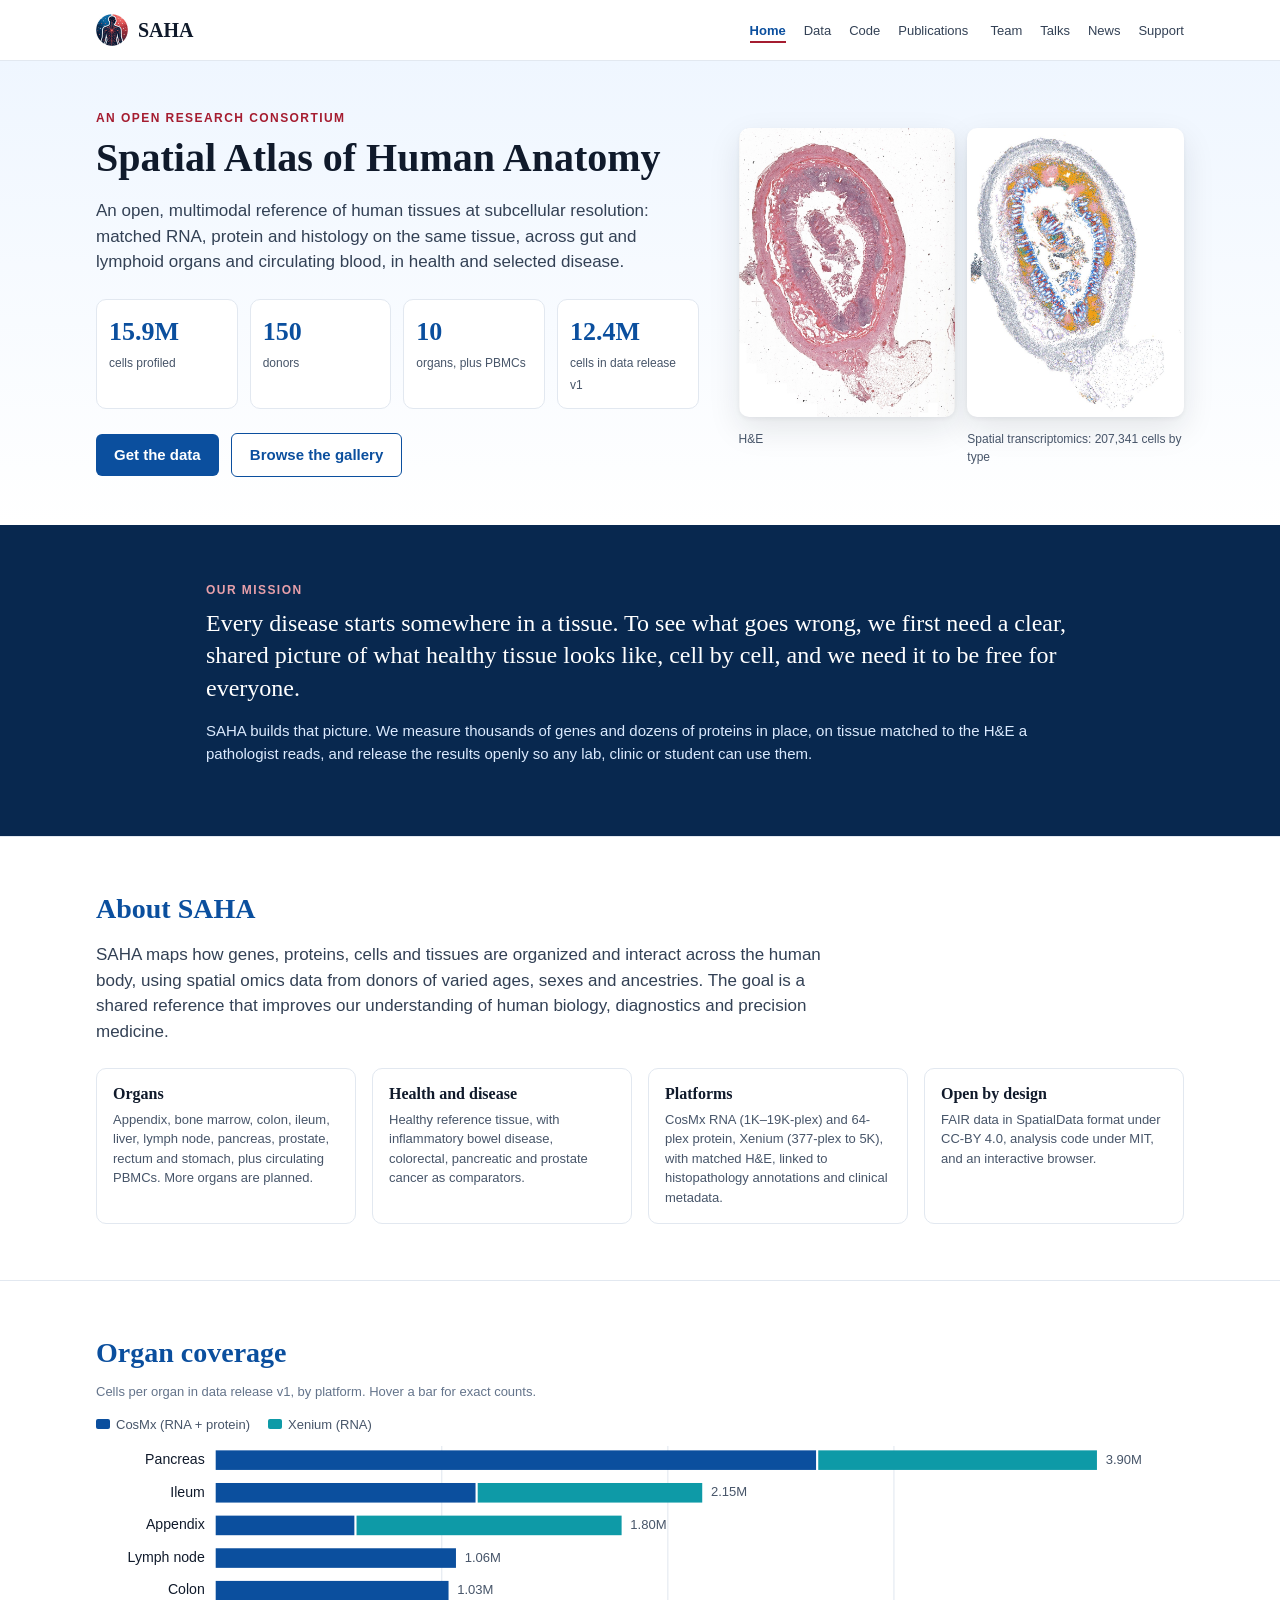
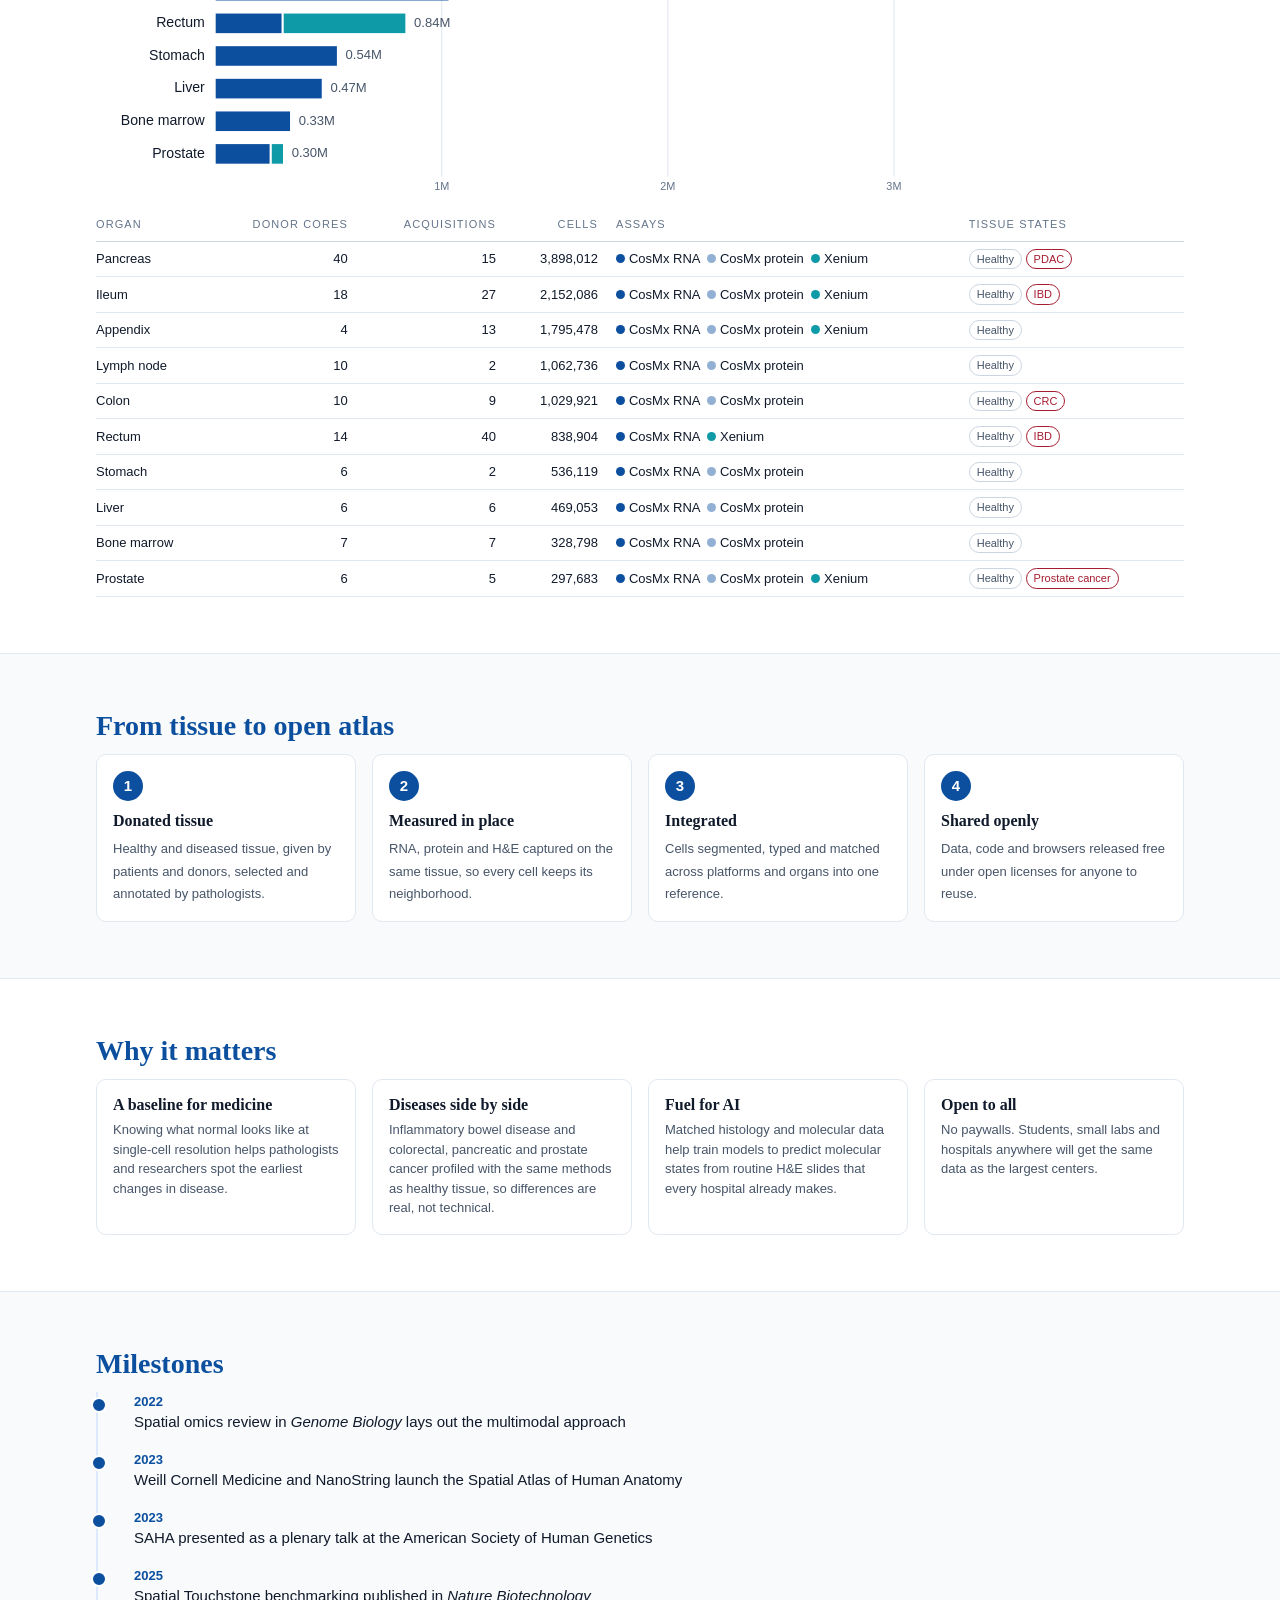
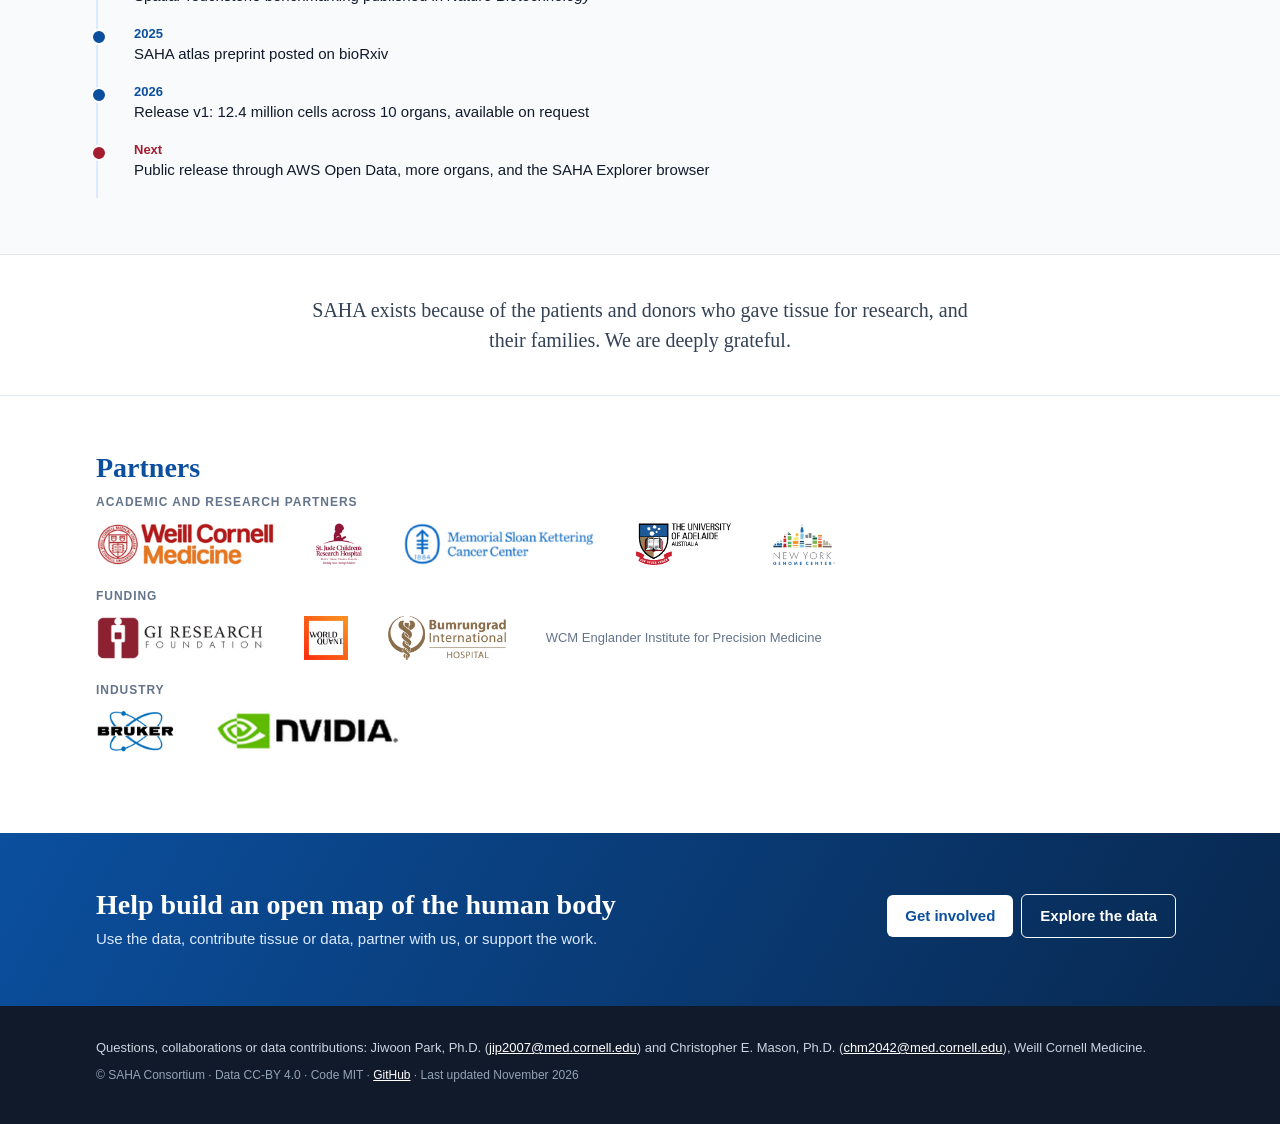
==== commit 3010a02c: "Softer claims, FAQ privacy wording, hide team initials until photos arrive" ====
--- a/index.html
+++ b/index.html
@@ -15,8 +15,8 @@
 <meta name="twitter:card" content="summary_large_image">
 <link rel="icon" href="assets/img/saha_emblem_64.png" type="image/png">
 <link rel="apple-touch-icon" href="assets/img/apple-touch-icon.png">
-<link rel="stylesheet" href="assets/tokens.css?v=5">
-<link rel="stylesheet" href="assets/style.css?v=5">
+<link rel="stylesheet" href="assets/tokens.css?v=6">
+<link rel="stylesheet" href="assets/style.css?v=6">
 </head>
 <body>
 
@@ -57,8 +57,8 @@
       <p class="eyebrow">Our mission</p>
       <p class="quote">Every disease starts somewhere in a tissue. To see what goes wrong, we first need a clear,
         shared picture of what healthy tissue looks like, cell by cell, and we need it to be free for everyone.</p>
-      <p>SAHA builds that picture. We measure thousands of genes and dozens of proteins in place, on the same
-        tissue section a pathologist reads, and release the results openly so any lab, clinic or student can use them.</p>
+      <p>SAHA builds that picture. We measure thousands of genes and dozens of proteins in place, on tissue
+        matched to the H&amp;E a pathologist reads, and release the results openly so any lab, clinic or student can use them.</p>
     </div>
   </div></section>
 
@@ -109,9 +109,9 @@
         pathologists and researchers spot the earliest changes in disease.</p></div>
       <div class="card"><h3>Diseases side by side</h3><p>Inflammatory bowel disease and colorectal, pancreatic and prostate
         cancer profiled with the same methods as healthy tissue, so differences are real, not technical.</p></div>
-      <div class="card"><h3>Fuel for AI</h3><p>Matched histology and molecular data teach models to read molecular
+      <div class="card"><h3>Fuel for AI</h3><p>Matched histology and molecular data help train models to predict molecular
         states from routine H&amp;E slides that every hospital already makes.</p></div>
-      <div class="card"><h3>Open to all</h3><p>No paywalls. Students, small labs and hospitals anywhere get the same
+      <div class="card"><h3>Open to all</h3><p>No paywalls. Students, small labs and hospitals anywhere will get the same
         data as the largest centers.</p></div>
     </div>
   </div></section>
@@ -343,7 +343,7 @@
 <section class="soft"><div class="wrap">
   <h2>What your support makes possible</h2>
   <div class="grid">
-    <div class="card"><h3>Free, permanent data hosting</h3><p>Keeping terabytes of images and cell data online and
+    <div class="card"><h3>Free, long-term data hosting</h3><p>Keeping terabytes of images and cell data online and
       downloadable at no cost to users.</p></div>
     <div class="card"><h3>New organs and donors</h3><p>Extending the atlas to more tissues and a wider range of ages,
       sexes and ancestries.</p></div>
@@ -368,8 +368,8 @@
   <details><summary>Can my institution contribute data?</summary><p>Yes. We welcome spatial omics data on human tissue.
     See the <a href="https://github.com/saha-project/saha-data-access/blob/main/docs/CONTRIBUTING.md">submission guide</a>
     or write to us.</p></details>
-  <details><summary>How is donor privacy protected?</summary><p>Released data are de-identified. Data with additional
-    consent restrictions, such as the astronaut blood samples, are shared only under controlled access.</p></details>
+  <details><summary>How is donor privacy protected?</summary><p>Released data are de-identified under the ethics approvals and data-use terms of each
+    contributing institution. Data with additional consent requirements are shared only under controlled access.</p></details>
 </div></section></div>
 
 </main>
--- a/assets/style.css
+++ b/assets/style.css
@@ -142,3 +142,5 @@
 @media (max-width:480px){.steps{grid-template-columns:1fr}}
 a:focus-visible,summary:focus-visible{outline:3px solid var(--warning);outline-offset:2px;border-radius:2px}
 img{max-width:100%;height:auto} /* width/height attributes reserve space without fixing the height */
+/* ponytail: initials hidden until team photos arrive; drop this rule when <img> avatars are added */
+.people .ph{display:none} .people div{display:block} .people small{margin-top:2px}
